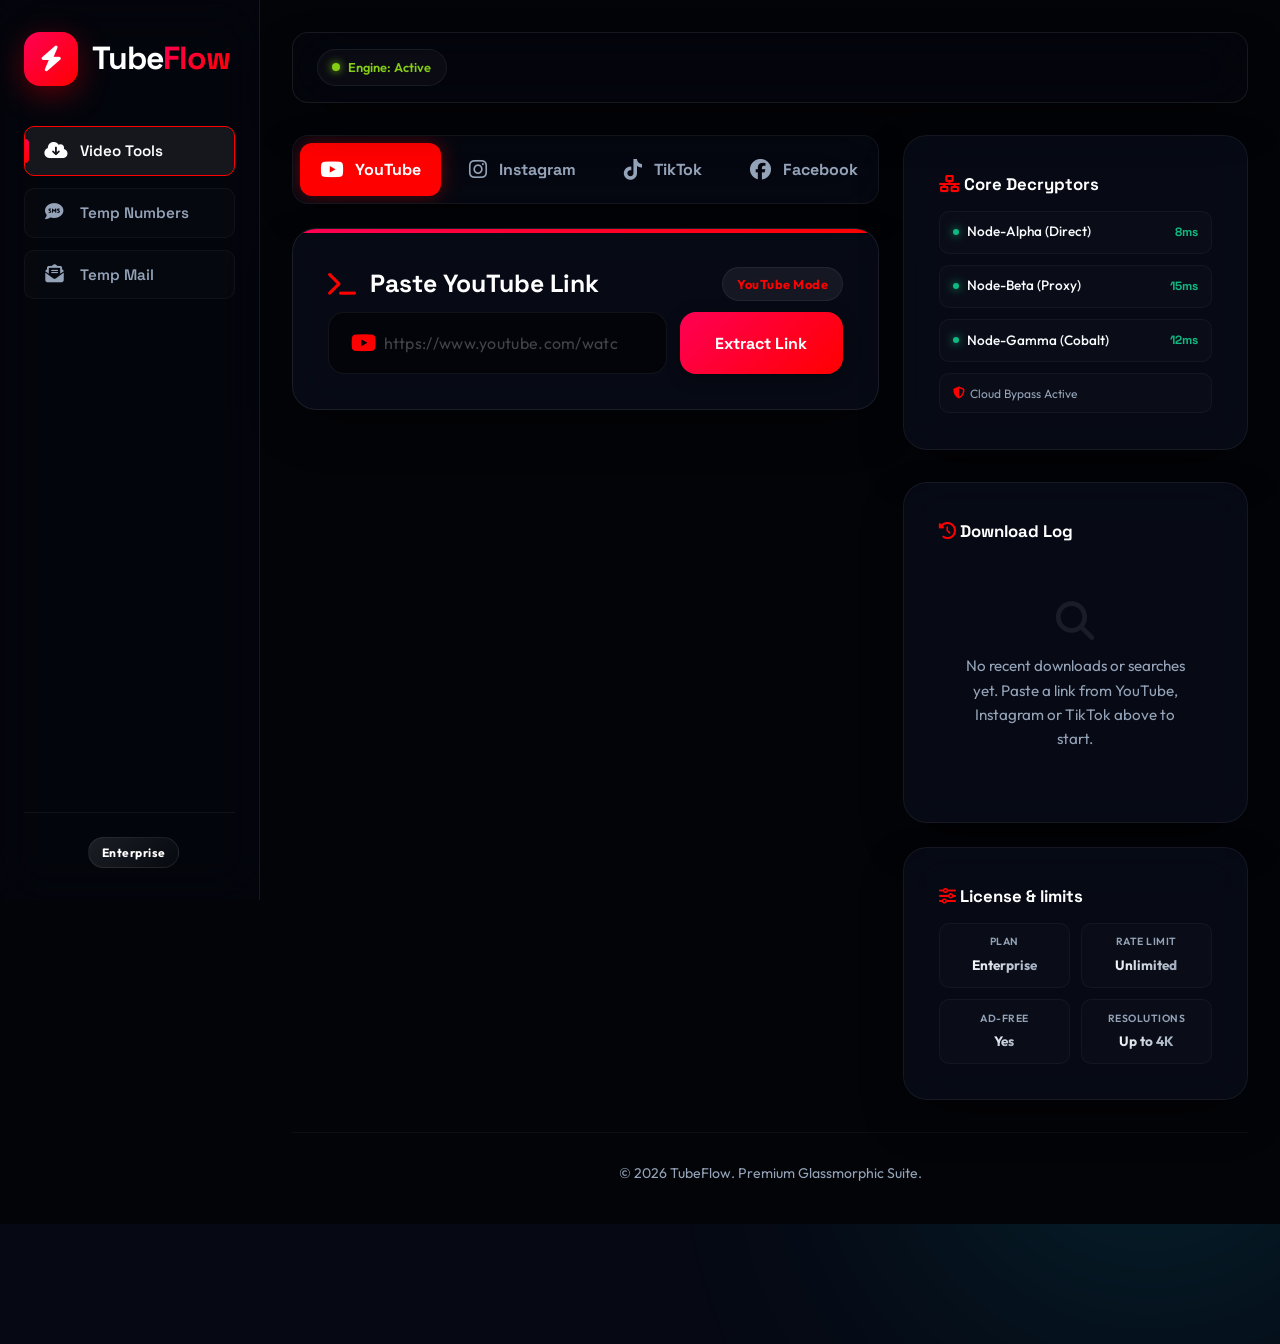
==== index.html @ 785fc2f4 "fix: change fallback and HTML default domains to wshu.net to prevent HTTP Error 422 domains registra" ====
<!DOCTYPE html>
<html lang="en">
<head>
    <meta charset="UTF-8">
    <meta name="viewport" content="width=device-width, initial-scale=1.0">
    <title>TubeFlow SaaS - Premium Multi-Platform Dashboard</title>
    <meta name="description" content="Download high-quality videos and audios instantly and receive virtual temporary phone numbers & emails online. TubeFlow premium glassmorphic suite.">
    
    <!-- PWA Settings -->
    <link rel="manifest" href="manifest.json">
    <meta name="theme-color" content="#060813">
    <meta name="apple-mobile-web-app-capable" content="yes">
    <meta name="apple-mobile-web-app-status-bar-style" content="black-translucent">
    <link rel="apple-touch-icon" href="static/icon-192.png">
    
    <!-- Google Fonts -->
    <link rel="preconnect" href="https://fonts.googleapis.com">
    <link rel="preconnect" href="https://fonts.gstatic.com" crossorigin>
    <link href="https://fonts.googleapis.com/css2?family=Outfit:wght@300;400;500;600;700;800;900&family=Space+Grotesk:wght@400;500;700&display=swap" rel="stylesheet">
    
    <!-- FontAwesome Icons -->
    <link rel="stylesheet" href="https://cdnjs.cloudflare.com/ajax/libs/font-awesome/6.4.0/css/all.min.css">
    
    <!-- Custom CSS -->
    <link rel="stylesheet" href="static/styles.css">
</head>
<body class="theme-youtube">
    <!-- Ambient moving glow blobs with dynamic theme colors -->
    <div class="glow-orb orb-1" id="orb-1"></div>
    <div class="glow-orb orb-2" id="orb-2"></div>
    <div class="glow-orb orb-3" id="orb-3"></div>

    <div class="app-shell">
        <!-- Left Sidebar Navigation -->
        <aside class="app-sidebar">
            <div class="logo-area">
                <div class="logo-icon">
                    <i class="fa-solid fa-bolt"></i>
                </div>
                <h1 id="logo-text">Tube<span>Flow</span></h1>
            </div>
            
            <nav class="sidebar-nav">
                <button class="nav-tab active" id="nav-btn-downloader" onclick="switchMainPanel('downloader', this)">
                    <i class="fa-solid fa-cloud-arrow-down"></i>
                    <span>Video Tools</span>
                </button>
                <button class="nav-tab" id="nav-btn-sms" onclick="switchMainPanel('sms', this)">
                    <i class="fa-solid fa-comment-sms"></i>
                    <span>Temp Numbers</span>
                </button>
                <button class="nav-tab" id="nav-btn-mail" onclick="switchMainPanel('mail', this)">
                    <i class="fa-solid fa-envelope-open-text"></i>
                    <span>Temp Mail</span>
                </button>
            </nav>
            
            <div class="sidebar-footer">
                <span class="badge-hq">Enterprise</span>
            </div>
        </aside>

        <!-- Right Main Content Section -->
        <main class="app-main-content">
            <!-- Top Navbar -->
            <header class="app-header">
                <div class="header-logo-mobile">
                    <button class="mobile-menu-btn" onclick="toggleMobileSidebar()" aria-label="Toggle Navigation Menu">
                        <i class="fa-solid fa-bars"></i>
                    </button>
                    <div class="logo-icon-sm"><i class="fa-solid fa-bolt"></i></div>
                    <span class="logo-text-mobile">Tube<span>Flow</span> <span class="badge-hq">SaaS</span></span>
                </div>
                
                <div class="header-actions">
                    <div class="status-indicator">
                        <span class="pulse-dot"></span>
                        <span class="status-label">Engine: Active</span>
                    </div>
                    <button id="install-app-btn" class="btn btn-install hidden">
                        <i class="fa-solid fa-cloud-arrow-down"></i>
                        <span>Install App</span>
                    </button>
                </div>
            </header>

            <div class="panel-container">
                <!-- Panel 1: Video Downloader -->
                <div id="panel-downloader" class="main-panel active">
                    <div class="dashboard-grid">
                        <div class="dashboard-main">
                            <!-- Platform Selector -->
                            <div class="platform-tabs glass-panel">
                                <button class="platform-tab active btn-yt" onclick="selectPlatform('youtube', this)">
                                    <i class="fa-brands fa-youtube icon-platform"></i>
                                    <span>YouTube</span>
                                </button>
                                <button class="platform-tab btn-ig" onclick="selectPlatform('instagram', this)">
                                    <i class="fa-brands fa-instagram icon-platform"></i>
                                    <span>Instagram</span>
                                </button>
                                <button class="platform-tab btn-tt" onclick="selectPlatform('tiktok', this)">
                                    <i class="fa-brands fa-tiktok icon-platform"></i>
                                    <span>TikTok</span>
                                </button>
                                <button class="platform-tab btn-fb" onclick="selectPlatform('facebook', this)">
                                    <i class="fa-brands fa-facebook icon-platform"></i>
                                    <span>Facebook</span>
                                </button>
                                <button class="platform-tab btn-uni" onclick="selectPlatform('universal', this)">
                                    <i class="fa-solid fa-globe icon-platform"></i>
                                    <span>Universal</span>
                                </button>
                            </div>

                            <!-- Input Console -->
                            <section class="card glass-card search-section" id="main-downloader-card">
                                <div class="card-accent-glow"></div>
                                <div class="header-card-row">
                                    <h2 class="section-title">
                                        <i class="fa-solid fa-terminal font-accent header-dynamic-icon"></i> 
                                        <span id="downloader-card-title">Paste YouTube Link</span>
                                    </h2>
                                    <span class="active-badge" id="active-platform-badge">YouTube Mode</span>
                                </div>
                                <p class="section-desc hidden" id="downloader-card-desc">Enter URL to extract media files.</p>
                                
                                <form id="fetch-form" onsubmit="event.preventDefault(); handleFetch();">
                                    <div class="input-group">
                                        <div class="input-wrapper">
                                            <i class="fa-brands fa-youtube input-icon" id="dynamic-input-icon"></i>
                                            <input 
                                                type="url" 
                                                id="youtube-url" 
                                                placeholder="Paste link here..." 
                                                required
                                                autocomplete="off"
                                            >
                                            <button type="button" id="clear-btn" class="clear-input-btn" title="Clear link">
                                                <i class="fa-solid fa-xmark"></i>
                                            </button>
                                        </div>
                                        <button type="submit" id="fetch-btn" class="btn btn-primary btn-dynamic-accent">
                                            <span class="btn-text">Extract Link</span>
                                            <span class="btn-loader hidden"><i class="fa-solid fa-circle-notch fa-spin"></i></span>
                                        </button>
                                    </div>
                                </form>

                                <!-- Feedback Message -->
                                <div id="status-message" class="status-msg hidden"></div>
                            </section>

                            <!-- Video Metadata & Format Download Panel -->
                            <section id="results-section" class="card glass-card results-section hidden">
                                <div class="video-details-grid">
                                    <!-- Left: Video Preview & Info -->
                                    <div class="video-preview-pane">
                                        <div class="thumbnail-wrapper">
                                            <div id="thumbnail-placeholder" class="thumb-placeholder">
                                                <i class="fa-solid fa-circle-notch fa-spin"></i>
                                            </div>
                                            <img id="video-thumbnail" referrerpolicy="no-referrer" src="" alt="Video Thumbnail">
                                            <span id="video-duration" class="badge-duration">0:00</span>
                                        </div>
                                        <div class="video-meta-text">
                                            <h3 id="video-title" class="video-title">Video Title</h3>
                                            <div class="meta-row">
                                                <span class="meta-item author-tag"><i class="fa-solid fa-circle-user"></i> <span id="video-author">Channel Name</span></span>
                                                <span class="meta-item"><i class="fa-solid fa-eye"></i> <span id="video-views">0 views</span></span>
                                            </div>
                                            <p id="video-desc" class="video-description hidden">Description snippet...</p>
                                        </div>
                                    </div>

                                    <!-- Right: Format Downloads -->
                                    <div class="download-formats-pane">
                                        <div class="tabs-container">
                                            <button class="tab-btn active" id="tab-video" onclick="switchTab('video')">
                                                <i class="fa-solid fa-video"></i> Video
                                            </button>
                                            <button class="tab-btn" id="tab-audio" onclick="switchTab('audio')">
                                                <i class="fa-solid fa-music"></i> Audio
                                            </button>
                                        </div>

                                        <!-- Tab Content: Video -->
                                        <div id="pane-video" class="tab-pane active">
                                            <p class="pane-help hidden"></p>
                                            <div id="video-formats-list" class="formats-list">
                                                <!-- Dynamic formats inject -->
                                            </div>
                                        </div>

                                        <!-- Tab Content: Audio -->
                                        <div id="pane-audio" class="tab-pane">
                                            <p class="pane-help hidden"></p>
                                            <div id="audio-formats-list" class="formats-list">
                                                <!-- Dynamic formats inject -->
                                            </div>
                                        </div>
                                    </div>
                                </div>
                            </section>

                            <!-- Download Progress Overlay -->
                            <section id="progress-section" class="card glass-card progress-section hidden">
                                <div class="progress-container">
                                    <div class="progress-header">
                                        <span class="progress-title"><i class="fa-solid fa-spinner fa-spin font-accent progress-spin-icon"></i> Processing</span>
                                        <span id="progress-filename" class="progress-filename">video-title.mp4</span>
                                    </div>
                                    <div class="progress-bar-wrapper">
                                        <div id="progress-bar-fill" class="progress-bar-fill" style="width: 0%"></div>
                                    </div>
                                    <div class="progress-meta">
                                        <span id="progress-percent" class="progress-percent">0%</span>
                                        <span id="progress-status" class="progress-status">Preparing background download task...</span>
                                    </div>
                                    <!-- Manual Click-to-Save Action Button -->
                                    <div id="progress-actions" class="progress-actions hidden">
                                        <a id="progress-download-btn" href="#" class="btn btn-success btn-dynamic-accent">
                                            <i class="fa-solid fa-circle-arrow-down"></i>
                                            <span>Save Video to Device</span>
                                        </a>
                                    </div>
                                </div>
                            </section>
                        </div>

                        <!-- Right Side: Sidebar Panel -->
                        <div class="dashboard-sidebar">
                            <!-- API Node Pool Panel -->
                            <section class="card glass-card node-pool-section">
                                <h3><i class="fa-solid fa-network-wired font-accent"></i> Core Decryptors</h3>
                                <div class="node-list">
                                    <div class="node-item">
                                        <div class="node-status">
                                            <span class="node-dot online"></span>
                                            <span class="node-name">Node-Alpha (Direct)</span>
                                        </div>
                                        <span class="node-ping">8ms</span>
                                    </div>
                                    <div class="node-item">
                                        <div class="node-status">
                                            <span class="node-dot online"></span>
                                            <span class="node-name">Node-Beta (Proxy)</span>
                                        </div>
                                        <span class="node-ping">15ms</span>
                                    </div>
                                    <div class="node-item">
                                        <div class="node-status">
                                            <span class="node-dot online"></span>
                                            <span class="node-name">Node-Gamma (Cobalt)</span>
                                        </div>
                                        <span class="node-ping">12ms</span>
                                    </div>
                                    <div class="node-item text-muted-small">
                                        <span class="node-bypass-txt"><i class="fa-solid fa-shield-halved"></i> Cloud Bypass Active</span>
                                    </div>
                                </div>
                            </section>

                            <!-- Recent Downloads / History Dashboard -->
                            <section class="card glass-card history-section">
                                <div class="history-title-row">
                                    <h3><i class="fa-solid fa-clock-rotate-left font-accent"></i> Download Log</h3>
                                    <button type="button" id="clear-history-btn" class="btn btn-secondary btn-sm hidden" onclick="clearHistory()">
                                        <i class="fa-solid fa-trash-can"></i> Clear
                                    </button>
                                </div>
                                <div id="history-container" class="history-list">
                                    <div class="history-empty">
                                        <i class="fa-solid fa-search history-empty-icon"></i>
                                        <p>History is empty.</p>
                                    </div>
                                </div>
                            </section>

                            <!-- SaaS Features Panel -->
                            <section class="card glass-card info-features-section">
                                <h3><i class="fa-solid fa-sliders font-accent"></i> License & limits</h3>
                                <div class="features-grid">
                                    <div class="feature-badge">
                                        <span class="f-title">Plan</span>
                                        <span class="f-val">Enterprise</span>
                                    </div>
                                    <div class="feature-badge">
                                        <span class="f-title">Rate Limit</span>
                                        <span class="f-val">Unlimited</span>
                                    </div>
                                    <div class="feature-badge">
                                        <span class="f-title">Ad-Free</span>
                                        <span class="f-val">Yes</span>
                                    </div>
                                    <div class="feature-badge">
                                        <span class="f-title">Resolutions</span>
                                        <span class="f-val">Up to 4K</span>
                                    </div>
                                </div>
                            </section>
                        </div>
                    </div>
                </div>

                <!-- Panel 2: Temp Numbers (SMS Receiver) -->
                <div id="panel-sms" class="main-panel">
                    <section class="card glass-card sms-section">
                        <div class="card-accent-glow"></div>
                        <div class="sms-layout">
                            <!-- Left Pane: Country and Number Selection -->
                            <div class="sms-selector-pane">
                                <h3 class="sms-pane-title"><i class="fa-solid fa-earth-americas"></i> Choose Country</h3>
                                <div class="sms-search-box">
                                    <i class="fa-solid fa-magnifying-glass"></i>
                                    <input type="text" id="sms-country-search" placeholder="Search country..." oninput="filterCountries()">
                                </div>
                                <div class="sms-country-list" id="sms-countries-container">
                                    <div class="sms-loading"><i class="fa-solid fa-circle-notch fa-spin"></i> Loading countries...</div>
                                </div>
                                
                                <div class="sms-number-box hidden" id="sms-numbers-box">
                                    <div class="sms-number-box-header">
                                        <button class="btn-back" onclick="showCountryList()"><i class="fa-solid fa-arrow-left"></i> Countries</button>
                                        <h3 class="sms-pane-title"><span id="active-country-flag"></span> <span id="active-country-name">Numbers</span></h3>
                                    </div>
                                    <div class="sms-number-list" id="sms-numbers-container"></div>
                                </div>
                            </div>
                            
                            <!-- Right Pane: Inbox Messages Feed -->
                            <div class="sms-inbox-pane">
                                <div class="sms-inbox-placeholder" id="sms-inbox-placeholder">
                                    <i class="fa-solid fa-comment-sms"></i>
                                    <h4>Virtual SMS Console</h4>
                                    <p>Select a country and number on the left to display its live verification inbox.</p>
                                </div>
                                
                                <div class="sms-inbox-content hidden" id="sms-inbox-content">
                                    <div class="sms-inbox-header">
                                        <div class="sms-number-info">
                                            <div class="sms-number-row">
                                                <h2 id="active-sms-number">+1 000 000 0000</h2>
                                                <button class="btn btn-secondary btn-sm btn-copy" onclick="copyActiveNumber()">
                                                    <i class="fa-solid fa-copy"></i> Copy
                                                </button>
                                            </div>
                                            <div class="sms-meta-badges">
                                                <span class="sms-badge sms-live-badge"><span class="pulse-dot"></span> Live Inbox</span>
                                                <span class="sms-badge sms-edu-badge"><i class="fa-solid fa-building-columns"></i> Educational Purpose Only</span>
                                            </div>
                                        </div>
                                        <button class="btn btn-primary btn-sm btn-refresh" id="sms-refresh-btn" onclick="refreshInbox()">
                                            <i class="fa-solid fa-rotate"></i> Refresh
                                        </button>
                                    </div>
                                    
                                    <div class="sms-messages-container" id="sms-messages-container"></div>
                                </div>
                            </div>
                        </div>
                    </section>
                </div>

                <!-- Panel 3: Temp Mail (Disposable Email Terminal) -->
                <div id="panel-mail" class="main-panel">
                    <section class="card glass-card mail-section">
                        <div class="card-accent-glow"></div>
                        <div class="mail-layout">
                            <!-- Left Pane: Mail Node Ingest & Account Manager -->
                            <div class="mail-selector-pane">
                                <div class="mail-pane-header">
                                    <h3 class="mail-pane-title"><i class="fa-solid fa-network-wired"></i> Mail Stream</h3>
                                    <div class="mail-polling-status">
                                        <span class="mail-polling-dot"></span>
                                        <span class="mail-polling-label">Active</span>
                                    </div>
                                </div>
                                
                                <!-- Active Email Address pill block -->
                                <div class="mail-active-pill" id="mail-active-pill-wrapper">
                                    <span id="active-email-address-text">Generating address...</span>
                                    <button class="btn btn-secondary btn-sm btn-copy" id="mail-copy-address-btn" onclick="copyActiveEmailAddress()">
                                        <i class="fa-solid fa-copy"></i>
                                    </button>
                                </div>
                                
                                <!-- Address Custom Generator Console -->
                                <div class="mail-generator-box">
                                    <div class="mail-input-row">
                                        <input type="text" id="mail-custom-prefix" placeholder="Prefix (optional)">
                                        <button type="button" class="btn btn-secondary btn-sm" onclick="randomizeEmailPrefix()" title="Randomize Prefix">
                                            <i class="fa-solid fa-shuffle"></i>
                                        </button>
                                    </div>
                                    <div class="mail-select-row">
                                        <select id="mail-domain-select">
                                            <option value="wshu.net">wshu.net</option>
                                        </select>
                                        <button type="button" class="btn btn-primary btn-sm" onclick="spawnNewEmailAddress()">
                                            <i class="fa-solid fa-plus"></i> Generate
                                        </button>
                                    </div>
                                    <div class="mail-history-header-row">
                                        <h4>Active Nodes</h4>
                                        <span id="mail-node-count-badge" class="mail-node-badge">1 Node</span>
                                    </div>
                                    <div class="mail-nodes-list" id="mail-nodes-list-container">
                                        <!-- Dynamically generated nodes -->
                                    </div>
                                </div>
                            </div>
                            
                            <!-- Middle/Right Pane: Email Inbox & Viewport -->
                            <div class="mail-inbox-pane">
                                <!-- Inbox message list column -->
                                <div class="mail-inbox-column">
                                    <div class="mail-inbox-header-row">
                                        <h3>Incoming Stream</h3>
                                        <div class="mail-header-buttons">
                                            <button class="btn btn-secondary btn-sm" onclick="openMockMailerDrawer()" title="Inject Simulator Packet">
                                                <i class="fa-solid fa-terminal"></i> Inject
                                            </button>
                                            <button class="btn btn-secondary btn-sm" onclick="refreshEmailInbox()" title="Force Sync">
                                                <i class="fa-solid fa-rotate"></i>
                                            </button>
                                        </div>
                                    </div>
                                    <div class="mail-inbox-list" id="mail-inbox-list-container">
                                        <div class="mail-empty-state">
                                            <i class="fa-solid fa-envelope-open-text"></i>
                                            <p>No messages received yet. Waiting for incoming verifications...</p>
                                        </div>
                                    </div>
                                </div>
                                
                                <!-- Mail content decryption viewer column -->
                                <div class="mail-viewer-column" id="mail-viewer-container">
                                    <div class="mail-viewer-placeholder" id="mail-viewer-placeholder">
                                        <i class="fa-solid fa-lock"></i>
                                        <h4>Decryption STANDBY</h4>
                                        <p>Select an incoming verification email from the stream to decrypt and read contents.</p>
                                    </div>
                                    
                                    <div class="mail-viewer-content hidden" id="mail-viewer-content">
                                        <!-- OTP banner widget -->
                                        <div class="mail-otp-banner hidden" id="mail-otp-banner">
                                            <div class="otp-banner-icon"><i class="fa-solid fa-key"></i></div>
                                            <div class="otp-banner-info">
                                                <h5>// OTP AUTO-EXTRACTED</h5>
                                                <p>Credentials parsed successfully.</p>
                                            </div>
                                            <div class="otp-code-box">
                                                <span id="mail-otp-code-value">000000</span>
                                                <button class="btn btn-primary btn-sm btn-otp-zap" id="mail-otp-copy-btn">
                                                    <i class="fa-solid fa-bolt"></i> COPY
                                                </button>
                                            </div>
                                        </div>
                                        
                                        <div class="mail-viewer-header">
                                            <h3 id="mail-msg-subject">Email Subject</h3>
                                            <span id="mail-msg-time" class="mail-time-badge">00:00:00</span>
                                        </div>
                                        
                                        <div class="mail-viewer-sender">
                                            <div class="mail-sender-avatar" id="mail-sender-avatar-letter">S</div>
                                            <div class="mail-viewer-sender-meta">
                                                <span class="name" id="mail-msg-sender-name">Sender Name</span>
                                                <span class="addr" id="mail-msg-sender-address">sender@domain.com</span>
                                            </div>
                                        </div>
                                        
                                        <div class="mail-viewer-tabs">
                                            <button class="mail-tab-btn active" id="mail-view-tab-rich" onclick="switchMailViewTab('rich')">HTML Render</button>
                                            <button class="mail-tab-btn" id="mail-view-tab-plain" onclick="switchMailViewTab('plain')">Plain Decrypt</button>
                                        </div>
                                        
                                        <div class="mail-viewer-body">
                                            <div class="mail-body-pane active" id="mail-body-pane-rich">
                                                <iframe id="mail-html-frame" sandbox="allow-same-origin allow-popups" title="HTML MIME Body"></iframe>
                                            </div>
                                            <div class="mail-body-pane" id="mail-body-pane-plain">
                                                <pre id="mail-text-plain-box"></pre>
                                            </div>
                                        </div>
                                    </div>
                                </div>
                            </div>
                        </div>
                    </section>
                </div>
            </div>

            <!-- Footer -->
            <footer class="app-footer">
                <p>&copy; 2026 TubeFlow. Premium Glassmorphic Suite.</p>
            </footer>
        </main>
    </div>

    <!-- SMTP MOCK MAIL INJECTOR DRAWER OVERLAY -->
    <div class="mail-drawer-overlay hidden" id="mail-drawer-overlay" onclick="closeMockMailerDrawer()"></div>
    <aside class="mail-drawer hidden" id="mail-drawer">
        <div class="drawer-header">
            <h3><i class="fa-solid fa-terminal font-accent"></i> Packet Simulator</h3>
            <button class="btn-close-drawer" onclick="closeMockMailerDrawer()"><i class="fa-solid fa-xmark"></i></button>
        </div>
        <div class="drawer-content">
            <p class="drawer-desc">Inject custom OTP emails into your active mailbox to verify and test the credentials extractor immediately.</p>
            
            <div class="preset-triggers">
                <label>Select Template</label>
                <div class="preset-buttons">
                    <button class="btn btn-secondary btn-sm" type="button" onclick="loadMockEmailPreset('google')">Google Auth</button>
                    <button class="btn btn-secondary btn-sm" type="button" onclick="loadMockEmailPreset('github')">GitHub Device</button>
                    <button class="btn btn-secondary btn-sm" type="button" onclick="loadMockEmailPreset('netflix')">Netflix OTP</button>
                </div>
            </div>
            
            <form id="mock-mailer-form" onsubmit="event.preventDefault(); injectMockMail();">
                <div class="form-group">
                    <label for="mock-mail-from">From (Source Address)</label>
                    <input type="email" id="mock-mail-from" required placeholder="security@accounts.google.com">
                </div>
                <div class="form-group">
                    <label for="mock-mail-sender-name">Transmitter Signature</label>
                    <input type="text" id="mock-mail-sender-name" placeholder="Google Accounts">
                </div>
                <div class="form-group">
                    <label for="mock-mail-to">To (Active Node)</label>
                    <input type="email" id="mock-mail-to" required readonly class="readonly-input">
                </div>
                <div class="form-group">
                    <label for="mock-mail-subject">Header Subject</label>
                    <input type="text" id="mock-mail-subject" required placeholder="128472 is your Google verification code">
                </div>
                <div class="form-group">
                    <label for="mock-mail-body">Packet Body</label>
                    <textarea id="mock-mail-body" required rows="6" placeholder="Body HTML content containing the code..."></textarea>
                </div>
                <button type="submit" class="btn btn-primary btn-block">Inject Packet to Logs</button>
            </form>
        </div>
    </aside>

    <!-- Hidden iframe for background downloading -->
    <iframe id="download-iframe" style="display: none;"></iframe>

    <!-- Custom JS -->
    <script src="static/app.js"></script>
</body>
</html>
---- static/styles.css ----
/* Space Grotesk and Outfit Typography */
@import url('https://fonts.googleapis.com/css2?family=Outfit:wght@300;400;500;600;700;800;900&family=Space+Grotesk:wght@400;500;700&display=swap');

/* Dynamic Theme Root Variables */
:root {
    --font-heading: 'Space Grotesk', sans-serif;
    --font-body: 'Outfit', sans-serif;
    
    --bg-base: #060813;
    --bg-surface: rgba(10, 15, 30, 0.6);
    --border-color: rgba(255, 255, 255, 0.06);
    --border-hover: rgba(255, 255, 255, 0.16);
    --text-main: #f8fafc;
    --text-muted: #94a3b8;
    
    --glass-blur: blur(25px);
    --card-shadow: 0 20px 50px -15px rgba(0, 0, 0, 0.7);
    --transition: all 0.5s cubic-bezier(0.4, 0, 0.2, 1);
    
    --radius-sm: 10px;
    --radius-md: 16px;
    --radius-lg: 24px;
}

/* 1. Theme-Shifting Definitions */
/* YouTube Theme Mode */
.theme-youtube {
    --primary-color: #ff0000;
    --primary-glow: rgba(255, 0, 0, 0.35);
    --accent-color: #00F2FE;
    --accent-glow: rgba(0, 242, 254, 0.25);
    --theme-gradient: linear-gradient(135deg, #ff0055, #ff0000);
}

/* Instagram Theme Mode */
.theme-instagram {
    --primary-color: #d62976;
    --primary-glow: rgba(214, 41, 118, 0.35);
    --accent-color: #f77737;
    --accent-glow: rgba(247, 119, 55, 0.25);
    --theme-gradient: linear-gradient(135deg, #8a3ab9, #e95950, #fccc63);
}

/* TikTok Theme Mode */
.theme-tiktok {
    --primary-color: #00f2fe;
    --primary-glow: rgba(0, 242, 254, 0.35);
    --accent-color: #fe2c55;
    --accent-glow: rgba(254, 44, 85, 0.25);
    --theme-gradient: linear-gradient(135deg, #00f2fe, #fe2c55);
}

/* Facebook Theme Mode */
.theme-facebook {
    --primary-color: #1877f2;
    --primary-glow: rgba(24, 119, 242, 0.35);
    --accent-color: #00e5ff;
    --accent-glow: rgba(0, 229, 255, 0.25);
    --theme-gradient: linear-gradient(135deg, #1877f2, #0056b3);
}

/* Universal Downloader Theme Mode */
.theme-universal {
    --primary-color: #f72585;
    --primary-glow: rgba(247, 37, 133, 0.35);
    --accent-color: #7209b7;
    --accent-glow: rgba(114, 9, 183, 0.25);
    --theme-gradient: linear-gradient(135deg, #f72585, #7209b7, #3f37c9, #4cc9f0);
}

/* SMS Theme Mode */
.theme-sms {
    --primary-color: #ff6b00;
    --primary-glow: rgba(255, 107, 0, 0.35);
    --accent-color: #c084fc;
    --accent-glow: rgba(192, 132, 252, 0.25);
    --theme-gradient: linear-gradient(135deg, #ff6b00, #a855f7);
}

/* Mail Theme Mode */
.theme-mail {
    --primary-color: #10b981;
    --primary-glow: rgba(16, 185, 129, 0.35);
    --accent-color: #06b6d4;
    --accent-glow: rgba(6, 182, 212, 0.25);
    --theme-gradient: linear-gradient(135deg, #10b981, #06b6d4);
}

/* Global Reset & Body */
* {
    margin: 0;
    padding: 0;
    box-sizing: border-box;
}

body {
    background-color: var(--bg-base);
    color: var(--text-main);
    font-family: var(--font-body);
    min-height: 100vh;
    display: flex;
    justify-content: center;
    overflow-x: hidden;
    position: relative;
    line-height: 1.6;
    transition: background-color 0.8s ease;
}

/* 2. Floating Ambient Glow Orbs (Dynamic Theme-Linked) */
.glow-orb {
    position: absolute;
    width: 500px;
    height: 500px;
    border-radius: 50%;
    filter: blur(140px);
    z-index: -1;
    opacity: 0.35;
    pointer-events: none;
    transition: var(--transition);
}

.orb-1 {
    top: -120px;
    left: -120px;
    background: radial-gradient(circle, var(--primary-color) 0%, transparent 70%);
    animation: orbMove1 25s infinite alternate ease-in-out;
}

.orb-2 {
    bottom: -120px;
    right: -120px;
    background: radial-gradient(circle, var(--accent-color) 0%, transparent 70%);
    animation: orbMove2 25s infinite alternate ease-in-out;
}

.orb-3 {
    top: 40%;
    left: 30%;
    width: 350px;
    height: 350px;
    background: radial-gradient(circle, var(--primary-color) 0%, transparent 75%);
    animation: orbMove3 30s infinite alternate ease-in-out;
    opacity: 0.2;
}

@keyframes orbMove1 {
    0% { transform: translate(0, 0) scale(1); }
    100% { transform: translate(200px, 150px) scale(1.3); }
}

@keyframes orbMove2 {
    0% { transform: translate(0, 0) scale(1.3); }
    100% { transform: translate(-200px, -150px) scale(0.8); }
}

@keyframes orbMove3 {
    0% { transform: translate(0, 0) scale(0.9); }
    100% { transform: translate(100px, -80px) scale(1.2); }
}

/* App Layout Container */
.app-container {
    width: 100%;
    max-width: 1000px;
    padding: 3rem 1.5rem;
    display: flex;
    flex-direction: column;
    gap: 2.2rem;
    position: relative;
    z-index: 10;
}

/* Header Area */
.app-header {
    text-align: center;
    margin-bottom: 0.5rem;
}

.logo-area {
    display: inline-flex;
    align-items: center;
    gap: 0.85rem;
    margin-bottom: 0.5rem;
}

.logo-icon {
    background: var(--theme-gradient);
    width: 54px;
    height: 54px;
    border-radius: var(--radius-md);
    display: flex;
    align-items: center;
    justify-content: center;
    font-size: 1.6rem;
    color: #fff;
    box-shadow: 0 8px 30px var(--primary-glow);
    animation: logoGlow 3s infinite alternate;
    transition: var(--transition);
}

@keyframes logoGlow {
    0% { transform: scale(1); box-shadow: 0 0 15px var(--primary-glow); }
    100% { transform: scale(1.05); box-shadow: 0 0 35px var(--accent-glow); }
}

#logo-text {
    font-family: var(--font-heading);
    font-size: 2.8rem;
    font-weight: 800;
    letter-spacing: -1.5px;
    color: #fff;
}

#logo-text span {
    background: var(--theme-gradient);
    -webkit-background-clip: text;
    -webkit-text-fill-color: transparent;
    transition: var(--transition);
}

.badge-hq {
    font-size: 0.75rem;
    font-weight: 900;
    letter-spacing: 2px;
    padding: 0.2rem 0.6rem;
    border-radius: 6px;
    background: rgba(255,255,255,0.06);
    border: 1px solid rgba(255,255,255,0.1);
    color: var(--text-muted);
    vertical-align: middle;
    margin-left: 0.5rem;
}

.tagline {
    font-size: 1.15rem;
    color: var(--text-muted);
    font-weight: 300;
    letter-spacing: 0.5px;
}

/* 3. Frosted Glass Platform Selector Tabs */
.platform-tabs {
    display: flex;
    overflow-x: auto;
    scrollbar-width: none; /* Firefox */
    -ms-overflow-style: none; /* IE 10+ */
    background: rgba(10, 15, 30, 0.4);
    border: 1px solid var(--border-color);
    border-radius: var(--radius-md);
    padding: 0.45rem;
    backdrop-filter: var(--glass-blur);
    -webkit-backdrop-filter: var(--glass-blur);
    box-shadow: 0 10px 30px rgba(0, 0, 0, 0.4);
    gap: 0.5rem;
}

.platform-tabs::-webkit-scrollbar {
    display: none; /* Safari and Chrome */
}

.platform-tab {
    background: transparent;
    border: none;
    font-family: var(--font-heading);
    font-weight: 700;
    font-size: 1rem;
    padding: 1rem 1.25rem;
    border-radius: 12px;
    cursor: pointer;
    display: flex;
    align-items: center;
    justify-content: center;
    gap: 0.75rem;
    color: var(--text-muted);
    transition: var(--transition);
    flex: 1 0 auto;
    min-width: max-content;
}

.icon-platform {
    font-size: 1.3rem;
}

/* Platform Tab Active & Hover states with dynamic brand-colors */
.platform-tab.btn-yt:hover { color: #ff0000; background: rgba(255, 0, 0, 0.05); }
.platform-tab.btn-yt.active { background: #ff0000; color: #fff; box-shadow: 0 0 20px rgba(255, 0, 0, 0.35); }

.platform-tab.btn-ig:hover { color: #d62976; background: rgba(214, 41, 118, 0.05); }
.platform-tab.btn-ig.active { background: linear-gradient(45deg, #f09433 0%, #e6683c 25%, #dc2743 50%, #cc2366 75%, #bc1888 100%); color: #fff; box-shadow: 0 0 25px rgba(214, 41, 118, 0.4); }

.platform-tab.btn-tt:hover { color: #00f2fe; background: rgba(0, 242, 254, 0.05); }
.platform-tab.btn-tt.active { background: #0c101b; color: #00f2fe; border: 1.5px solid #00f2fe; box-shadow: 0 0 20px rgba(0, 242, 254, 0.3); }

.platform-tab.btn-fb:hover { color: #1877f2; background: rgba(24, 119, 242, 0.05); }
.platform-tab.btn-fb.active { background: #1877f2; color: #fff; box-shadow: 0 0 20px rgba(24, 119, 242, 0.35); }

.platform-tab.btn-uni:hover { color: #f72585; background: rgba(247, 37, 133, 0.05); }
.platform-tab.btn-uni.active { background: linear-gradient(135deg, #f72585, #7209b7, #4cc9f0); color: #fff; box-shadow: 0 0 20px rgba(247, 37, 133, 0.35); }

.platform-tab.btn-sms:hover { color: #ff6b00; background: rgba(255, 107, 0, 0.05); }
.platform-tab.btn-sms.active { background: linear-gradient(135deg, #ff6b00, #a855f7); color: #fff; box-shadow: 0 0 20px rgba(255, 107, 0, 0.35); }

.platform-tab.active .icon-platform {
    animation: bounceIcon 0.5s ease-out;
}

@keyframes bounceIcon {
    0%, 100% { transform: scale(1); }
    50% { transform: scale(1.25); }
}

/* Glassmorphism Cards */
.card {
    background: var(--bg-surface);
    backdrop-filter: var(--glass-blur);
    -webkit-backdrop-filter: var(--glass-blur);
    border: 1px solid var(--border-color);
    border-radius: var(--radius-lg);
    padding: 2.2rem;
    box-shadow: var(--card-shadow);
    position: relative;
    overflow: hidden;
    transition: var(--transition);
}

.search-section {
    border-color: rgba(255, 255, 255, 0.08);
}

/* Card Accent Light-up Halo Border */
.card-accent-glow {
    position: absolute;
    top: 0;
    left: 0;
    width: 100%;
    height: 4px;
    background: var(--theme-gradient);
    transition: var(--transition);
}

.card:hover {
    border-color: rgba(255, 255, 255, 0.15);
    box-shadow: 0 25px 60px -10px rgba(0,0,0,0.8);
}

/* Card Header Section */
.header-card-row {
    display: flex;
    justify-content: space-between;
    align-items: center;
    margin-bottom: 0.5rem;
}

.section-title {
    font-family: var(--font-heading);
    font-size: 1.55rem;
    font-weight: 700;
    display: flex;
    align-items: center;
    gap: 0.85rem;
    color: #fff;
}

.font-accent {
    color: var(--primary-color);
    transition: var(--transition);
}

.active-badge {
    background: rgba(255,255,255,0.06);
    border: 1px solid var(--border-color);
    padding: 0.35rem 0.85rem;
    border-radius: 30px;
    font-size: 0.8rem;
    font-weight: 700;
    letter-spacing: 0.5px;
    color: var(--primary-color);
    transition: var(--transition);
    box-shadow: inset 0 0 8px rgba(255,255,255,0.02);
}

.section-desc {
    color: var(--text-muted);
    font-size: 0.98rem;
    margin-bottom: 1.8rem;
}

/* Custom Search & Input Group */
.input-group {
    display: flex;
    gap: 0.85rem;
    width: 100%;
}

.input-wrapper {
    position: relative;
    flex-grow: 1;
    display: flex;
    align-items: center;
}

.input-icon {
    position: absolute;
    left: 1.4rem;
    font-size: 1.4rem;
    color: var(--primary-color);
    pointer-events: none;
    transition: var(--transition);
}

#youtube-url {
    width: 100%;
    background: rgba(0, 0, 0, 0.45);
    border: 1.5px solid var(--border-color);
    border-radius: var(--radius-md);
    padding: 1.25rem 3rem 1.25rem 3.4rem;
    font-size: 1rem;
    color: #fff;
    font-family: var(--font-stack);
    transition: var(--transition);
    letter-spacing: 0.3px;
}

#youtube-url::placeholder {
    color: rgba(255, 255, 255, 0.25);
}

#youtube-url:focus {
    outline: none;
    border-color: var(--primary-color);
    box-shadow: 0 0 25px var(--primary-glow);
    background: rgba(0, 0, 0, 0.6);
}

.clear-input-btn {
    position: absolute;
    right: 1.4rem;
    background: transparent;
    border: none;
    color: var(--text-muted);
    cursor: pointer;
    font-size: 1.2rem;
    padding: 0.25rem;
    display: none;
    transition: var(--transition);
}

.clear-input-btn:hover {
    color: #fff;
    transform: scale(1.15);
}

/* Premium Dynamic Accent Buttons */
.btn {
    font-family: var(--font-heading);
    font-weight: 700;
    font-size: 1rem;
    padding: 1.1rem 2.2rem;
    border-radius: var(--radius-md);
    border: none;
    cursor: pointer;
    display: inline-flex;
    align-items: center;
    justify-content: center;
    gap: 0.65rem;
    transition: var(--transition);
    box-shadow: 0 4px 15px rgba(0,0,0,0.4);
}

.btn-primary {
    background: var(--theme-gradient);
    color: #fff;
}

.btn-primary:hover {
    transform: translateY(-3px);
    box-shadow: 0 10px 25px var(--primary-glow);
    filter: brightness(1.15);
}

.btn-primary:active {
    transform: translateY(1px);
}

.btn-secondary {
    background: rgba(255, 255, 255, 0.05);
    border: 1px solid var(--border-color);
    color: var(--text-main);
}

.btn-secondary:hover {
    background: rgba(255, 255, 255, 0.12);
    border-color: var(--border-hover);
    color: #fff;
}

.btn-sm {
    padding: 0.6rem 1.2rem;
    font-size: 0.85rem;
    border-radius: var(--radius-sm);
}

.btn-loader {
    font-size: 1.1rem;
}

.hidden {
    display: none !important;
}

/* Status Feedback Messaging */
.status-msg {
    margin-top: 1.2rem;
    padding: 1rem 1.4rem;
    border-radius: var(--radius-md);
    font-size: 0.95rem;
    font-weight: 500;
    display: flex;
    align-items: center;
    gap: 0.85rem;
    animation: slideIn 0.35s cubic-bezier(0.4, 0, 0.2, 1) forwards;
}

.status-msg.error {
    background: rgba(239, 68, 68, 0.12);
    border: 1px solid rgba(239, 68, 68, 0.25);
    color: #fca5a5;
}

.status-msg.success {
    background: rgba(16, 185, 129, 0.12);
    border: 1px solid rgba(16, 185, 129, 0.25);
    color: #a7f3d0;
}

.status-msg.loading {
    background: rgba(59, 130, 246, 0.12);
    border: 1px solid rgba(59, 130, 246, 0.25);
    color: #bfdbfe;
}

/* Results Section layout */
.results-section {
    animation: fadeInSlide 0.6s cubic-bezier(0.4, 0, 0.2, 1) forwards;
}

.video-details-grid {
    display: grid;
    grid-template-columns: 1fr 1.2fr;
    gap: 2.5rem;
}

/* Left Panel: Preview Metadata */
.video-preview-pane {
    display: flex;
    flex-direction: column;
    gap: 1.4rem;
}

.thumbnail-wrapper {
    position: relative;
    width: 100%;
    max-height: 280px;
    height: 280px;
    display: flex;
    align-items: center;
    justify-content: center;
    background: rgba(0, 0, 0, 0.45);
    border-radius: var(--radius-md);
    overflow: hidden;
    border: 1px solid var(--border-color);
    box-shadow: 0 15px 35px rgba(0,0,0,0.5);
}

.thumbnail-wrapper img {
    max-width: 100%;
    max-height: 100%;
    width: auto;
    height: auto;
    object-fit: contain;
    transition: var(--transition);
}

.thumbnail-wrapper:hover img {
    transform: scale(1.03);
}

.badge-duration {
    position: absolute;
    bottom: 0.85rem;
    right: 0.85rem;
    background: rgba(0, 0, 0, 0.8);
    backdrop-filter: blur(6px);
    border: 1px solid rgba(255, 255, 255, 0.15);
    color: #fff;
    font-size: 0.8rem;
    font-weight: 800;
    padding: 0.25rem 0.6rem;
    border-radius: 6px;
    letter-spacing: 0.5px;
}

.video-meta-text {
    display: flex;
    flex-direction: column;
    gap: 0.7rem;
}

.video-title {
    font-family: var(--font-heading);
    font-size: 1.35rem;
    font-weight: 700;
    color: #fff;
    line-height: 1.4;
    word-break: break-word;
}

.meta-row {
    display: flex;
    flex-wrap: wrap;
    gap: 1.2rem;
    font-size: 0.88rem;
    color: var(--text-muted);
}

.meta-item {
    display: flex;
    align-items: center;
    gap: 0.45rem;
}

.author-tag {
    color: var(--primary-color);
    font-weight: 600;
    transition: var(--transition);
}

.video-description {
    font-size: 0.88rem;
    color: var(--text-muted);
    background: rgba(0, 0, 0, 0.25);
    border-radius: var(--radius-sm);
    padding: 0.85rem 1.2rem;
    max-height: 95px;
    overflow-y: auto;
    border: 1px solid rgba(255, 255, 255, 0.03);
}

/* Right Panel: Format Option Lists */
.download-formats-pane {
    display: flex;
    flex-direction: column;
    gap: 1.4rem;
}

.tabs-container {
    display: flex;
    background: rgba(0, 0, 0, 0.35);
    border: 1px solid var(--border-color);
    border-radius: var(--radius-md);
    padding: 0.4rem;
    width: 100%;
}

.tab-btn {
    flex-grow: 1;
    background: transparent;
    border: none;
    color: var(--text-muted);
    font-family: var(--font-heading);
    font-weight: 700;
    font-size: 0.95rem;
    padding: 0.85rem 1.2rem;
    border-radius: 12px;
    cursor: pointer;
    display: flex;
    align-items: center;
    justify-content: center;
    gap: 0.6rem;
    transition: var(--transition);
}

.tab-btn.active {
    background: rgba(255, 255, 255, 0.07);
    color: #fff;
    box-shadow: 0 5px 15px rgba(0, 0, 0, 0.3);
    border: 1.5px solid rgba(255, 255, 255, 0.06);
}

.tab-pane {
    display: none;
    flex-direction: column;
    gap: 0.85rem;
    animation: fadeIn 0.4s ease-out forwards;
}

.tab-pane.active {
    display: flex;
}

.pane-help {
    font-size: 0.88rem;
    color: var(--text-muted);
    margin-bottom: 0.2rem;
}

.formats-list {
    display: flex;
    flex-direction: column;
    gap: 0.75rem;
    max-height: 310px;
    overflow-y: auto;
    padding-right: 0.25rem;
}

/* Scrollbar styles */
.formats-list::-webkit-scrollbar,
.video-description::-webkit-scrollbar {
    width: 6px;
}
.formats-list::-webkit-scrollbar-track,
.video-description::-webkit-scrollbar-track {
    background: transparent;
}
.formats-list::-webkit-scrollbar-thumb,
.video-description::-webkit-scrollbar-thumb {
    background: rgba(255, 255, 255, 0.08);
    border-radius: 10px;
}
.formats-list::-webkit-scrollbar-thumb:hover,
.video-description::-webkit-scrollbar-thumb:hover {
    background: rgba(255, 255, 255, 0.2);
}

.format-card {
    background: rgba(255, 255, 255, 0.02);
    border: 1px solid var(--border-color);
    border-radius: var(--radius-md);
    padding: 0.95rem 1.4rem;
    display: flex;
    align-items: center;
    justify-content: space-between;
    gap: 1rem;
    transition: var(--transition);
}

.format-card:hover {
    background: rgba(255, 255, 255, 0.05);
    border-color: rgba(255, 255, 255, 0.14);
    transform: translateX(5px);
}

.format-info-left {
    display: flex;
    align-items: center;
    gap: 1rem;
}

.format-badge {
    background: rgba(255, 255, 255, 0.07);
    border: 1px solid var(--border-color);
    color: #fff;
    padding: 0.35rem 0.75rem;
    border-radius: var(--radius-sm);
    font-size: 0.8rem;
    font-weight: 800;
    min-width: 65px;
    text-align: center;
    transition: var(--transition);
}

.format-badge.high-quality {
    background: rgba(16, 185, 129, 0.12);
    border-color: rgba(16, 185, 129, 0.25);
    color: #34d399;
}

.format-badge.no-audio {
    background: rgba(245, 158, 11, 0.08);
    border-color: rgba(245, 158, 11, 0.2);
    color: #fbbf24;
}

.format-meta-details {
    display: flex;
    flex-direction: column;
}

.format-label-title {
    font-weight: 600;
    font-size: 1rem;
    color: #fff;
}

.format-subtext {
    font-size: 0.83rem;
    color: var(--text-muted);
    margin-top: 0.15rem;
}

.btn-download {
    background: rgba(255, 255, 255, 0.04);
    border: 1px solid var(--border-color);
    color: #fff;
    width: 42px;
    height: 42px;
    border-radius: 50%;
    display: flex;
    align-items: center;
    justify-content: center;
    cursor: pointer;
    font-size: 1rem;
    transition: var(--transition);
}

.format-card:hover .btn-download {
    background: var(--theme-gradient);
    border-color: transparent;
    color: #fff;
    box-shadow: 0 0 15px var(--primary-glow);
    transform: scale(1.15);
}

/* 4. Sweeping Laser Progress Section */
.progress-section {
    animation: slideIn 0.35s cubic-bezier(0.4, 0, 0.2, 1) forwards;
}

.progress-container {
    display: flex;
    flex-direction: column;
    gap: 0.95rem;
}

.progress-header {
    display: flex;
    justify-content: space-between;
    align-items: center;
    gap: 1rem;
}

.progress-title {
    font-family: var(--font-heading);
    font-weight: 700;
    font-size: 1.15rem;
    color: #fff;
    display: flex;
    align-items: center;
    gap: 0.5rem;
}

.progress-filename {
    font-size: 0.88rem;
    color: var(--text-muted);
    max-width: 60%;
    white-space: nowrap;
    overflow: hidden;
    text-overflow: ellipsis;
    text-align: right;
}

.progress-bar-wrapper {
    width: 100%;
    height: 10px;
    background: rgba(0, 0, 0, 0.5);
    border-radius: var(--radius-sm);
    overflow: hidden;
    position: relative;
    border: 1px solid var(--border-color);
}

.progress-bar-fill {
    height: 100%;
    width: 0%;
    background: var(--theme-gradient);
    border-radius: var(--radius-sm);
    box-shadow: 0 0 10px var(--primary-glow);
    transition: width 0.25s ease-out;
}

/* Moving laser sweep gradient for merging/loading status */
.progress-bar-fill.pulsing-fill {
    background: linear-gradient(270deg, var(--primary-color), var(--accent-color), var(--primary-color));
    background-size: 200% 200%;
    animation: gradientShift 1.2s ease infinite;
}

@keyframes gradientShift {
    0% { background-position: 0% 50%; }
    50% { background-position: 100% 50%; }
    100% { background-position: 0% 50%; }
}

.progress-meta {
    display: flex;
    justify-content: space-between;
    font-size: 0.88rem;
    color: var(--text-muted);
}

.progress-percent {
    font-family: var(--font-heading);
    font-weight: 700;
    color: #fff;
}

/* History Dashboard Layout */
.history-section {
    margin-top: 0.5rem;
}

.history-title-row {
    display: flex;
    justify-content: space-between;
    align-items: center;
    margin-bottom: 1.4rem;
}

.history-title-row h2 {
    font-family: var(--font-heading);
    font-size: 1.3rem;
    font-weight: 700;
    color: #fff;
    display: flex;
    align-items: center;
    gap: 0.75rem;
}

.history-list {
    display: flex;
    flex-direction: column;
    gap: 0.8rem;
}

.history-card {
    background: rgba(255, 255, 255, 0.015);
    border: 1px solid rgba(255, 255, 255, 0.04);
    border-radius: var(--radius-md);
    padding: 0.85rem 1.2rem;
    display: flex;
    align-items: center;
    justify-content: space-between;
    gap: 1rem;
    cursor: pointer;
    transition: var(--transition);
}

.history-card:hover {
    background: rgba(255, 255, 255, 0.05);
    border-color: rgba(255, 255, 255, 0.12);
    transform: translateY(-2px);
}

.history-info-left {
    display: flex;
    align-items: center;
    gap: 1rem;
    overflow: hidden;
    flex-grow: 1;
}

.history-thumb {
    width: 72px;
    aspect-ratio: 16 / 9;
    border-radius: 8px;
    object-fit: cover;
    border: 1px solid var(--border-color);
}

.history-metadata {
    display: flex;
    flex-direction: column;
    overflow: hidden;
}

.history-video-title {
    font-weight: 600;
    font-size: 0.95rem;
    color: #fff;
    white-space: nowrap;
    overflow: hidden;
    text-overflow: ellipsis;
}

.history-video-author {
    font-size: 0.8rem;
    color: var(--text-muted);
    margin-top: 0.15rem;
}

.history-action-right {
    display: flex;
    align-items: center;
    gap: 0.6rem;
}

.btn-history-action {
    background: transparent;
    border: none;
    color: var(--text-muted);
    cursor: pointer;
    font-size: 1rem;
    width: 36px;
    height: 36px;
    border-radius: 50%;
    display: flex;
    align-items: center;
    justify-content: center;
    transition: var(--transition);
}

.btn-history-action:hover {
    background: rgba(255, 255, 255, 0.06);
    color: #fff;
}

.btn-history-action.delete-hist:hover {
    background: rgba(239, 68, 68, 0.12);
    color: #ef4444;
}

.history-empty {
    text-align: center;
    padding: 2.2rem 1.5rem;
    color: var(--text-muted);
}

.history-empty-icon {
    font-size: 2.4rem;
    margin-bottom: 0.85rem;
    color: rgba(255, 255, 255, 0.08);
}

.history-empty p {
    font-size: 0.95rem;
}

/* Footer styling */
.app-footer {
    text-align: center;
    margin-top: 2rem;
    padding-top: 1.8rem;
    border-top: 1px solid rgba(255, 255, 255, 0.04);
    color: var(--text-muted);
    font-size: 0.88rem;
}

.app-footer p {
    margin-bottom: 0.45rem;
}

.font-heart {
    color: #ef4444;
    animation: heartbeat 1.5s infinite;
}

.disclaimer {
    font-size: 0.78rem;
    opacity: 0.7;
}

@keyframes heartbeat {
    0%, 100% { transform: scale(1); }
    50% { transform: scale(1.2); }
}

/* Animations */
@keyframes fadeIn {
    from { opacity: 0; }
    to { opacity: 1; }
}

@keyframes slideIn {
    from { opacity: 0; transform: translateY(12px); }
    to { opacity: 1; transform: translateY(0); }
}

@keyframes fadeInSlide {
    from { opacity: 0; transform: translateY(24px); }
    to { opacity: 1; transform: translateY(0); }
}

/* 5. Comprehensive Responsiveness */
@media (max-width: 880px) {
    .video-details-grid {
        grid-template-columns: 1fr;
        gap: 2rem;
    }
    
    .video-preview-pane {
        align-items: center;
        text-align: center;
    }
    
    .thumbnail-wrapper {
        max-width: 520px;
    }
    
    .meta-row {
        justify-content: center;
    }
    
    .formats-list {
        max-height: 260px;
    }
}

@media (max-width: 620px) {
    .app-container {
        padding: 2rem 1rem;
    }
    
    .card {
        padding: 1.5rem 1.1rem;
    }
    
    .platform-tab {
        padding: 0.85rem 1rem;
        font-size: 0.9rem;
    }
    
    .platform-tab span {
        display: none; /* Hide labels on mobile to save width */
    }
    
    .platform-tab .icon-platform {
        font-size: 1.5rem;
        margin: 0;
    }
    
    .input-group {
        flex-direction: column;
        gap: 0.6rem;
    }
    
    .btn {
        width: 100%;
        padding: 1.2rem;
    }
    
    #logo-text {
        font-size: 2.2rem;
    }
    
    .formats-list {
        max-height: 230px;
    }
}

/* ==========================================================================
   6. PREMIUM SAAS DASHBOARD OVERRIDES
   ========================================================================== */

/* Overwrite App Container Max-Width for SaaS Grid */
.app-container {
    max-width: 1200px;
    padding: 7.5rem 1.5rem 2rem 1.5rem;
    gap: 1.5rem;
}

/* Premium Navigation Bar Header */
.app-header {
    display: flex;
    justify-content: space-between;
    align-items: center;
    text-align: left;
    margin-bottom: 2rem;
    padding: 1rem 1.5rem;
    background: rgba(6, 8, 19, 0.45);
    border: 1px solid rgba(255, 255, 255, 0.08);
    border-radius: var(--radius-md);
    backdrop-filter: var(--glass-blur);
    -webkit-backdrop-filter: var(--glass-blur);
    box-shadow: var(--card-shadow);
    width: 100%;
    z-index: 90;
    position: relative;
}

.logo-area {
    margin-bottom: 0;
}

#logo-text {
    font-size: 2rem;
    letter-spacing: -1px;
}

/* Header Action Controls */
.header-actions {
    display: flex;
    align-items: center;
    gap: 1rem;
}

.status-indicator {
    display: flex;
    align-items: center;
    gap: 0.5rem;
    background: rgba(255, 255, 255, 0.03);
    border: 1px solid rgba(255, 255, 255, 0.06);
    padding: 0.45rem 0.9rem;
    border-radius: 30px;
    font-size: 0.8rem;
    font-weight: 600;
    color: #84cc16;
}

.pulse-dot {
    width: 8px;
    height: 8px;
    border-radius: 50%;
    background-color: #84cc16;
    box-shadow: 0 0 8px #84cc16;
    animation: statusPulse 2s infinite ease-in-out;
}

@keyframes statusPulse {
    0% { transform: scale(0.9); opacity: 0.7; }
    50% { transform: scale(1.2); opacity: 1; box-shadow: 0 0 12px #84cc16; }
    100% { transform: scale(0.9); opacity: 0.7; }
}

.btn-install {
    background: linear-gradient(135deg, var(--primary-color), var(--accent-color));
    color: #fff;
    border: none;
    padding: 0.5rem 1.1rem;
    border-radius: var(--radius-sm);
    font-family: var(--font-heading);
    font-weight: 700;
    font-size: 0.85rem;
    display: flex;
    align-items: center;
    gap: 0.5rem;
    cursor: pointer;
    transition: var(--transition);
    box-shadow: 0 4px 15px var(--primary-glow);
}

.btn-install:hover {
    transform: translateY(-2px);
    box-shadow: 0 6px 20px var(--accent-glow);
}

.btn-install i {
    font-size: 0.95rem;
}

/* SaaS Grid Layout styling */
.dashboard-grid {
    display: grid;
    grid-template-columns: 1.7fr 1fr;
    gap: 1.5rem;
    align-items: start;
    width: 100%;
}

.dashboard-main {
    display: flex;
    flex-direction: column;
    gap: 1.5rem;
    min-width: 0;
}

.dashboard-sidebar {
    display: flex;
    flex-direction: column;
    gap: 1.5rem;
    min-width: 0;
}

/* Core Decryptors (Node Pool) styles */
.node-pool-section h3 {
    font-family: var(--font-heading);
    font-size: 1.05rem;
    font-weight: 700;
    color: #fff;
    margin-bottom: 0.5rem;
}

.node-list {
    display: flex;
    flex-direction: column;
    gap: 0.7rem;
    margin-top: 0.8rem;
}

.node-item {
    display: flex;
    justify-content: space-between;
    align-items: center;
    background: rgba(255, 255, 255, 0.015);
    border: 1px solid rgba(255, 255, 255, 0.04);
    padding: 0.6rem 0.8rem;
    border-radius: var(--radius-sm);
    font-size: 0.85rem;
    transition: var(--transition);
}

.node-item:hover {
    background: rgba(255, 255, 255, 0.035);
    border-color: rgba(255, 255, 255, 0.08);
}

.node-status {
    display: flex;
    align-items: center;
    gap: 0.5rem;
}

.node-dot {
    width: 6px;
    height: 6px;
    border-radius: 50%;
}

.node-dot.online {
    background: #10b981;
    box-shadow: 0 0 8px #10b981;
}

.node-name {
    font-weight: 500;
    color: var(--text-main);
}

.node-ping {
    font-family: var(--font-heading);
    font-size: 0.75rem;
    color: #10b981;
    font-weight: 700;
}

.node-bypass-txt {
    font-size: 0.75rem;
    color: var(--text-muted);
    display: inline-flex;
    align-items: center;
    gap: 0.3rem;
}

.node-bypass-txt i {
    color: var(--primary-color);
}

/* Compact History Card Overrides for Sidebar Layout */
.history-section h3 {
    font-family: var(--font-heading);
    font-size: 1.05rem;
    font-weight: 700;
    color: #fff;
}

.history-section .history-card {
    padding: 0.6rem 0.8rem;
    gap: 0.75rem;
    border-radius: var(--radius-sm);
}

.history-section .history-thumb {
    width: 56px;
    border-radius: 6px;
}

.history-section .history-video-title {
    font-size: 0.85rem;
}

.history-section .history-video-author {
    font-size: 0.75rem;
}

/* License and limits feature grid styling */
.info-features-section h3 {
    font-family: var(--font-heading);
    font-size: 1.05rem;
    font-weight: 700;
    color: #fff;
    margin-bottom: 0.5rem;
}

.features-grid {
    display: grid;
    grid-template-columns: repeat(2, 1fr);
    gap: 0.7rem;
    margin-top: 0.8rem;
}

.feature-badge {
    display: flex;
    flex-direction: column;
    align-items: center;
    justify-content: center;
    background: rgba(255, 255, 255, 0.015);
    border: 1px solid rgba(255, 255, 255, 0.04);
    padding: 0.65rem;
    border-radius: var(--radius-sm);
    text-align: center;
    transition: var(--transition);
}

.feature-badge:hover {
    background: rgba(255, 255, 255, 0.035);
    border-color: rgba(255, 255, 255, 0.08);
}

.feature-badge .f-title {
    font-size: 0.65rem;
    text-transform: uppercase;
    color: var(--text-muted);
    letter-spacing: 0.5px;
    font-weight: 600;
}

.feature-badge .f-val {
    font-size: 0.85rem;
    font-weight: 700;
    color: #fff;
    margin-top: 0.25rem;
    background: linear-gradient(135deg, #fff, var(--text-muted));
    -webkit-background-clip: text;
    -webkit-text-fill-color: transparent;
}

/* Utility Hidden & Helper Removal overrides */
.hidden {
    display: none !important;
}

#downloader-card-desc,
.disclaimer,
.pane-help,
.tagline {
    display: none !important;
}

/* Responsive Grid Adapters */
@media (max-width: 900px) {
    .dashboard-grid {
        grid-template-columns: 1fr;
        gap: 1.5rem;
    }
    
    .app-header {
        flex-direction: column;
        gap: 1rem;
        align-items: center;
        text-align: center;
        position: fixed;
        top: 1rem;
        width: calc(100% - 2rem);
    }
    
    .header-actions {
        width: 100%;
        justify-content: space-between;
    }

    .app-container {
        padding-top: 11.5rem;
    }
}

@media (max-width: 620px) {
    .app-container {
        padding: 11.5rem 0.8rem 1.5rem 0.8rem;
    }
    
    .app-header {
        padding: 1rem;
    }
    
    #logo-text {
        font-size: 1.8rem;
    }
}

/* Thumbnail Placeholders & Glowing Gradient Fallbacks */
.thumb-placeholder {
    width: 100%;
    height: 100%;
    display: flex;
    align-items: center;
    justify-content: center;
    background: rgba(255, 255, 255, 0.02);
    border-radius: var(--radius-md);
    transition: var(--transition);
}

.placeholder-logo {
    font-size: 4.5rem;
    filter: drop-shadow(0 0 15px currentColor);
    opacity: 0.85;
    animation: pulseLogo 3s infinite alternate ease-in-out;
}

@keyframes pulseLogo {
    0% { transform: scale(1); opacity: 0.7; }
    100% { transform: scale(1.08); opacity: 0.95; }
}

.placeholder-youtube {
    background: radial-gradient(circle at center, rgba(255, 0, 0, 0.25) 0%, rgba(6, 8, 19, 0.9) 100%);
    color: #ff0000;
    border: 1px solid rgba(255, 0, 0, 0.15);
}

.placeholder-instagram {
    background: radial-gradient(circle at center, rgba(214, 41, 118, 0.25) 0%, rgba(6, 8, 19, 0.9) 100%);
    color: #e1306c;
    border: 1px solid rgba(214, 41, 118, 0.15);
}

.placeholder-tiktok {
    background: radial-gradient(circle at center, rgba(0, 242, 254, 0.15) 0%, rgba(254, 44, 85, 0.15) 50%, rgba(6, 8, 19, 0.9) 100%);
    color: #00f2fe;
    border: 1px solid rgba(0, 242, 254, 0.15);
}

.placeholder-facebook {
    background: radial-gradient(circle at center, rgba(24, 119, 242, 0.25) 0%, rgba(6, 8, 19, 0.9) 100%);
    color: #1877f2;
    border: 1px solid rgba(24, 119, 242, 0.15);
}

.placeholder-universal {
    background: radial-gradient(circle at center, rgba(247, 37, 133, 0.2) 0%, rgba(114, 9, 183, 0.2) 100%);
    color: #f72585;
    border: 1px solid rgba(247, 37, 133, 0.15);
}

/* Premium Success Buttons and Progress Actions */
.btn-success {
    background: linear-gradient(135deg, #10b981, #059669);
    color: #fff !important;
    box-shadow: 0 4px 15px rgba(16, 185, 129, 0.35);
}
.btn-success:hover {
    transform: translateY(-3px);
    box-shadow: 0 10px 25px rgba(16, 185, 129, 0.45);
    filter: brightness(1.15);
}
.btn-success:active {
    transform: translateY(1px);
}
.progress-actions {
    margin-top: 1.25rem;
    display: flex;
    justify-content: center;
    width: 100%;
    animation: slideIn 0.35s cubic-bezier(0.4, 0, 0.2, 1) forwards;
}
.progress-actions .btn {
    width: 100%;
    text-align: center;
    text-decoration: none;
    display: flex;
    align-items: center;
    justify-content: center;
    gap: 0.65rem;
}

/* SMS Receiver Dashboard Layout styles */
.sms-layout {
    display: grid;
    grid-template-columns: 1fr 1.8fr;
    gap: 1.8rem;
    min-height: 480px;
}

/* Left Pane: Countries & Numbers selection */
.sms-selector-pane {
    background: rgba(0, 0, 0, 0.2);
    border-radius: var(--radius-md);
    border: 1px solid var(--border-color);
    padding: 1.25rem;
    display: flex;
    flex-direction: column;
    gap: 1rem;
    height: 520px;
    overflow: hidden;
}

.sms-pane-title {
    font-family: var(--font-heading);
    font-size: 1.15rem;
    font-weight: 700;
    color: #fff;
    display: flex;
    align-items: center;
    gap: 0.5rem;
}

.sms-search-box {
    position: relative;
    display: flex;
    align-items: center;
}

.sms-search-box i {
    position: absolute;
    left: 0.95rem;
    color: var(--text-muted);
    font-size: 0.9rem;
}

.sms-search-box input {
    width: 100%;
    background: rgba(0, 0, 0, 0.4);
    border: 1px solid var(--border-color);
    border-radius: var(--radius-sm);
    padding: 0.65rem 0.95rem 0.65rem 2.2rem;
    font-size: 0.9rem;
    color: #fff;
    transition: var(--transition);
}

.sms-search-box input:focus {
    outline: none;
    border-color: var(--primary-color);
    box-shadow: 0 0 12px var(--primary-glow);
}

.sms-country-list, .sms-number-list {
    flex-grow: 1;
    overflow-y: auto;
    display: flex;
    flex-direction: column;
    gap: 0.5rem;
    padding-right: 0.25rem;
}

.sms-country-list::-webkit-scrollbar, .sms-number-list::-webkit-scrollbar, .sms-messages-container::-webkit-scrollbar {
    width: 4px;
}
.sms-country-list::-webkit-scrollbar-track, .sms-number-list::-webkit-scrollbar-track, .sms-messages-container::-webkit-scrollbar-track {
    background: transparent;
}
.sms-country-list::-webkit-scrollbar-thumb, .sms-number-list::-webkit-scrollbar-thumb, .sms-messages-container::-webkit-scrollbar-thumb {
    background: rgba(255, 255, 255, 0.05);
    border-radius: 4px;
}

.sms-country-item {
    background: rgba(255, 255, 255, 0.02);
    border: 1px solid var(--border-color);
    border-radius: var(--radius-sm);
    padding: 0.75rem 0.95rem;
    display: flex;
    align-items: center;
    justify-content: space-between;
    cursor: pointer;
    transition: var(--transition);
}

.sms-country-item:hover {
    background: rgba(255, 255, 255, 0.05);
    border-color: rgba(255, 255, 255, 0.12);
    transform: translateX(4px);
}

.sms-c-info {
    display: flex;
    align-items: center;
    gap: 0.75rem;
}

.sms-c-flag {
    font-size: 1.4rem;
}

.sms-c-name {
    font-weight: 500;
    font-size: 0.95rem;
    color: var(--text-main);
}

.sms-c-count {
    background: rgba(255, 255, 255, 0.05);
    border: 1px solid var(--border-color);
    padding: 0.2rem 0.5rem;
    border-radius: 20px;
    font-size: 0.75rem;
    font-weight: 700;
    color: var(--text-muted);
}

.sms-loading {
    display: flex;
    align-items: center;
    justify-content: center;
    gap: 0.5rem;
    padding: 2rem;
    color: var(--text-muted);
    font-size: 0.9rem;
}

/* Numbers viewport */
.sms-number-box {
    display: flex;
    flex-direction: column;
    gap: 1rem;
    height: 100%;
}

.sms-number-box-header {
    display: flex;
    align-items: center;
    gap: 0.75rem;
    border-bottom: 1px solid var(--border-color);
    padding-bottom: 0.75rem;
}

.btn-back {
    background: transparent;
    border: none;
    color: var(--primary-color);
    font-family: var(--font-heading);
    font-weight: 700;
    font-size: 0.85rem;
    cursor: pointer;
    display: flex;
    align-items: center;
    gap: 0.35rem;
    transition: var(--transition);
}

.btn-back:hover {
    transform: translateX(-3px);
    color: #fff;
}

.sms-number-item {
    background: rgba(255, 255, 255, 0.02);
    border: 1px solid var(--border-color);
    border-radius: var(--radius-sm);
    padding: 0.85rem 1rem;
    display: flex;
    flex-direction: column;
    gap: 0.35rem;
    cursor: pointer;
    transition: var(--transition);
}

.sms-number-item:hover, .sms-number-item.active {
    background: rgba(255, 255, 255, 0.05);
    border-color: var(--primary-color);
    box-shadow: 0 0 10px rgba(255, 107, 0, 0.15);
}

.sms-number-item.active {
    background: rgba(255, 107, 0, 0.05);
}

.sms-n-num {
    font-family: monospace;
    font-weight: 700;
    font-size: 0.95rem;
    color: #fff;
}

.sms-n-count {
    font-size: 0.75rem;
    color: var(--text-muted);
}

/* Right Pane: Inbox Viewport */
.sms-inbox-pane {
    background: rgba(0, 0, 0, 0.15);
    border-radius: var(--radius-md);
    border: 1px solid var(--border-color);
    padding: 1.5rem;
    display: flex;
    flex-direction: column;
    justify-content: center;
    height: 520px;
    overflow: hidden;
}

.sms-inbox-placeholder {
    text-align: center;
    display: flex;
    flex-direction: column;
    align-items: center;
    justify-content: center;
    gap: 0.85rem;
    color: var(--text-muted);
}

.sms-inbox-placeholder i {
    font-size: 3rem;
    color: rgba(255, 255, 255, 0.08);
}

.sms-inbox-placeholder h4 {
    font-family: var(--font-heading);
    font-size: 1.25rem;
    font-weight: 700;
    color: #fff;
}

.sms-inbox-placeholder p {
    font-size: 0.9rem;
    max-width: 280px;
    line-height: 1.5;
}

.sms-inbox-content {
    display: flex;
    flex-direction: column;
    height: 100%;
    width: 100%;
    gap: 1.25rem;
}

.sms-inbox-header {
    display: flex;
    justify-content: space-between;
    align-items: center;
    border-bottom: 1px solid var(--border-color);
    padding-bottom: 1rem;
    flex-wrap: wrap;
    gap: 1rem;
}

.sms-number-info {
    display: flex;
    flex-direction: column;
    gap: 0.45rem;
    flex-grow: 1;
}

.sms-number-row {
    display: flex;
    align-items: center;
    gap: 0.75rem;
}

.sms-number-row h2 {
    font-family: var(--font-heading);
    font-size: 1.45rem;
    font-weight: 800;
    color: #fff;
    letter-spacing: -0.5px;
}

.sms-meta-badges {
    display: flex;
    gap: 0.55rem;
    flex-wrap: wrap;
}

.sms-badge {
    font-size: 0.7rem;
    font-weight: 700;
    padding: 0.2rem 0.55rem;
    border-radius: 4px;
    display: inline-flex;
    align-items: center;
    gap: 0.3rem;
}

.sms-live-badge {
    background: rgba(16, 185, 129, 0.1);
    color: #34d399;
    border: 1px solid rgba(16, 185, 129, 0.2);
}

.sms-badge.sms-edu-badge {
    background: rgba(192, 132, 252, 0.1);
    color: #c084fc;
    border: 1px solid rgba(192, 132, 252, 0.2);
}

.btn-copy {
    padding: 0.35rem 0.75rem !important;
    font-size: 0.75rem !important;
    border-radius: 6px !important;
    background: rgba(255, 255, 255, 0.05) !important;
    border: 1px solid var(--border-color) !important;
    color: var(--text-main) !important;
}

.btn-copy:hover {
    background: rgba(255, 255, 255, 0.12) !important;
    border-color: var(--border-hover) !important;
}

.btn-refresh {
    padding: 0.55rem 1.1rem !important;
    font-size: 0.85rem !important;
    border-radius: var(--radius-sm) !important;
    background: var(--theme-gradient) !important;
}

.sms-messages-container {
    flex-grow: 1;
    overflow-y: auto;
    display: flex;
    flex-direction: column;
    gap: 0.75rem;
    padding-right: 0.25rem;
}

.sms-bubble {
    background: rgba(255, 255, 255, 0.02);
    border: 1px solid var(--border-color);
    border-radius: var(--radius-md);
    padding: 1rem 1.25rem;
    transition: var(--transition);
    display: flex;
    flex-direction: column;
    gap: 0.5rem;
}

.sms-bubble:hover {
    background: rgba(255, 255, 255, 0.04);
    border-color: rgba(255, 255, 255, 0.1);
}

.sms-msg-meta {
    display: flex;
    justify-content: space-between;
    align-items: center;
    border-bottom: 1px solid rgba(255, 255, 255, 0.04);
    padding-bottom: 0.4rem;
}

.sms-msg-sender {
    font-family: var(--font-heading);
    font-weight: 700;
    color: var(--primary-color);
    font-size: 0.9rem;
}

.sms-msg-time {
    font-size: 0.75rem;
    color: var(--text-muted);
}

.sms-msg-body {
    font-size: 0.9rem;
    color: var(--text-main);
    line-height: 1.45;
    word-break: break-word;
}

/* Responsive query for mobile SMS Layout */
@media (max-width: 768px) {
    .platform-tabs {
        grid-template-columns: repeat(3, 1fr) !important;
    }
    .sms-layout {
        grid-template-columns: 1fr !important;
        height: auto !important;
        min-height: unset !important;
    }
    .sms-selector-pane, .sms-inbox-pane {
        height: 400px !important;
    }
}

/* ==========================================================================
   7. SIDEBAR LAYOUT & NAVIGATION CONSOLE
   ========================================================================== */
.app-shell {
    display: flex;
    width: 100%;
    min-height: 100vh;
    background: #030408;
    position: relative;
}

.app-sidebar {
    width: 260px;
    background: rgba(6, 8, 19, 0.45);
    border-right: 1px solid rgba(255, 255, 255, 0.08);
    backdrop-filter: blur(25px);
    -webkit-backdrop-filter: blur(25px);
    display: flex;
    flex-direction: column;
    padding: 2rem 1.5rem;
    position: fixed;
    top: 0;
    left: 0;
    bottom: 0;
    z-index: 100;
    transition: all 0.3s cubic-bezier(0.4, 0, 0.2, 1);
}

.app-main-content {
    flex: 1;
    margin-left: 260px;
    padding: 2rem;
    display: flex;
    flex-direction: column;
    min-height: 100vh;
    min-width: 0;
}

.panel-container {
    flex-grow: 1;
    width: 100%;
    display: flex;
    flex-direction: column;
    gap: 1.5rem;
}

.main-panel {
    display: none;
    width: 100%;
    animation: fadeIn 0.4s ease;
}

.main-panel.active {
    display: block;
}

.sidebar-nav {
    display: flex;
    flex-direction: column;
    gap: 0.75rem;
    margin-top: 2.5rem;
    flex-grow: 1;
}

.nav-tab {
    display: flex;
    align-items: center;
    gap: 1rem;
    background: rgba(255, 255, 255, 0.015);
    border: 1px solid rgba(255, 255, 255, 0.04);
    border-radius: var(--radius-sm);
    padding: 0.9rem 1.2rem;
    color: var(--text-muted);
    font-family: var(--font-heading);
    font-weight: 600;
    font-size: 0.95rem;
    cursor: pointer;
    text-align: left;
    transition: all 0.3s cubic-bezier(0.4, 0, 0.2, 1);
    position: relative;
    width: 100%;
}

.nav-tab i {
    font-size: 1.15rem;
    width: 20px;
    text-align: center;
    transition: transform 0.3s ease;
}

.nav-tab:hover {
    color: #fff;
    background: rgba(255, 255, 255, 0.05);
    border-color: rgba(255, 255, 255, 0.12);
    transform: translateX(4px);
}

.nav-tab:hover i {
    transform: scale(1.15);
}

.nav-tab.active {
    color: #fff;
    background: rgba(255, 255, 255, 0.07);
    border-color: var(--primary-color);
    box-shadow: 0 0 15px rgba(255, 255, 255, 0.02);
}

.nav-tab.active::before {
    content: '';
    position: absolute;
    left: 0;
    top: 25%;
    bottom: 25%;
    width: 4px;
    background: var(--theme-gradient);
    border-radius: 0 4px 4px 0;
}

.sidebar-footer {
    padding-top: 1.5rem;
    border-top: 1px solid rgba(255, 255, 255, 0.05);
    display: flex;
    justify-content: center;
}

.badge-hq {
    background: linear-gradient(135deg, rgba(255, 255, 255, 0.1), rgba(255, 255, 255, 0.02));
    border: 1px solid rgba(255, 255, 255, 0.08);
    color: #fff;
    padding: 0.3rem 0.8rem;
    border-radius: 20px;
    font-size: 0.75rem;
    font-weight: 700;
    letter-spacing: 0.5px;
}

/* Header mobile styling adjust */
.mobile-menu-btn {
    background: transparent;
    border: none;
    color: #fff;
    font-size: 1.25rem;
    cursor: pointer;
    display: none;
    align-items: center;
    justify-content: center;
    margin-right: 0.5rem;
    padding: 0.25rem;
}

.header-logo-mobile {
    display: none;
    align-items: center;
    gap: 0.75rem;
}

.logo-icon-sm {
    width: 32px;
    height: 32px;
    border-radius: 8px;
    background: var(--theme-gradient);
    display: flex;
    align-items: center;
    justify-content: center;
    font-size: 1rem;
    color: #fff;
    box-shadow: 0 0 10px var(--primary-glow);
}

.logo-text-mobile {
    font-family: var(--font-heading);
    font-weight: 800;
    font-size: 1.25rem;
    color: #fff;
}

.logo-text-mobile span {
    background: var(--theme-gradient);
    -webkit-background-clip: text;
    -webkit-text-fill-color: transparent;
}

/* ==========================================================================
   8. TEMP MAIL (DISPOSABLE EMAIL TERMINAL)
   ========================================================================== */
.mail-layout {
    display: grid;
    grid-template-columns: 320px 1fr;
    gap: 1.5rem;
    min-height: 580px;
    align-items: stretch;
}

.mail-selector-pane {
    background: rgba(0, 0, 0, 0.25);
    border: 1px solid var(--border-color);
    padding: 1.5rem;
    display: flex;
    flex-direction: column;
    gap: 1.25rem;
    border-radius: var(--radius-md);
    height: 580px;
    overflow-y: auto;
}

.mail-pane-header {
    display: flex;
    justify-content: space-between;
    align-items: center;
}

.mail-pane-title {
    font-family: var(--font-heading);
    font-size: 1.15rem;
    font-weight: 700;
    color: #fff;
    display: flex;
    align-items: center;
    gap: 0.5rem;
}

.mail-polling-status {
    display: flex;
    align-items: center;
    gap: 0.4rem;
    background: rgba(16, 185, 129, 0.08);
    border: 1px solid rgba(16, 185, 129, 0.2);
    padding: 0.25rem 0.6rem;
    border-radius: 20px;
    font-size: 0.75rem;
    font-weight: 600;
    color: #34d399;
}

.mail-polling-dot {
    width: 6px;
    height: 6px;
    border-radius: 50%;
    background-color: #10b981;
    box-shadow: 0 0 6px #10b981;
    animation: mailPulse 2s infinite ease-in-out;
}

@keyframes mailPulse {
    0% { transform: scale(0.9); opacity: 0.7; }
    50% { transform: scale(1.2); opacity: 1; box-shadow: 0 0 10px #10b981; }
    100% { transform: scale(0.9); opacity: 0.7; }
}

.mail-active-pill {
    background: rgba(255, 255, 255, 0.03);
    border: 1px solid rgba(255, 255, 255, 0.08);
    padding: 0.75rem 1rem;
    border-radius: var(--radius-sm);
    display: flex;
    justify-content: space-between;
    align-items: center;
    gap: 0.5rem;
    font-weight: 500;
    font-size: 0.85rem;
    color: #34d399;
    word-break: break-all;
}

.mail-generator-box {
    display: flex;
    flex-direction: column;
    gap: 0.85rem;
    background: rgba(0, 0, 0, 0.25);
    padding: 1rem;
    border-radius: var(--radius-sm);
    border: 1px solid var(--border-color);
}

.mail-input-row, .mail-select-row {
    display: flex;
    gap: 0.5rem;
    width: 100%;
}

.mail-input-row input {
    flex-grow: 1;
    background: rgba(0, 0, 0, 0.35);
    border: 1px solid var(--border-color);
    border-radius: var(--radius-sm);
    padding: 0.5rem 0.75rem;
    font-size: 0.85rem;
    color: #fff;
    outline: none;
    transition: var(--transition);
}

.mail-input-row input:focus, .mail-select-row select:focus {
    border-color: var(--primary-color);
    box-shadow: 0 0 10px var(--primary-glow);
}

.mail-select-row select {
    flex-grow: 1;
    background: rgba(0, 0, 0, 0.35);
    border: 1px solid var(--border-color);
    border-radius: var(--radius-sm);
    padding: 0.5rem 0.75rem;
    font-size: 0.85rem;
    color: #fff;
    outline: none;
    cursor: pointer;
}

.mail-history-header-row {
    display: flex;
    justify-content: space-between;
    align-items: center;
    margin-top: 0.5rem;
    border-top: 1px solid rgba(255, 255, 255, 0.05);
    padding-top: 0.75rem;
}

.mail-history-header-row h4 {
    font-size: 0.85rem;
    font-weight: 600;
    color: var(--text-muted);
}

.mail-node-badge {
    background: rgba(255, 255, 255, 0.05);
    padding: 0.15rem 0.45rem;
    border-radius: 12px;
    font-size: 0.72rem;
    font-weight: 700;
    color: var(--text-muted);
}

.mail-nodes-list {
    display: flex;
    flex-direction: column;
    gap: 0.45rem;
    max-height: 180px;
    overflow-y: auto;
    padding-right: 0.25rem;
}

.mail-node-item {
    display: flex;
    justify-content: space-between;
    align-items: center;
    background: rgba(255, 255, 255, 0.015);
    border: 1px solid rgba(255, 255, 255, 0.04);
    padding: 0.45rem 0.75rem;
    border-radius: 6px;
    font-size: 0.8rem;
    cursor: pointer;
    transition: var(--transition);
}

.mail-node-item:hover, .mail-node-item.active {
    background: rgba(16, 185, 129, 0.05);
    border-color: rgba(16, 185, 129, 0.25);
    color: #34d399;
}

.mail-node-item span {
    white-space: nowrap;
    overflow: hidden;
    text-overflow: ellipsis;
    max-width: 80%;
}

.mail-node-item button {
    background: transparent;
    border: none;
    color: var(--text-muted);
    cursor: pointer;
    font-size: 0.85rem;
    transition: var(--transition);
}

.mail-node-item button:hover {
    color: #ef4444;
}

.mail-inbox-pane {
    display: grid;
    grid-template-columns: 280px 1fr;
    gap: 1.5rem;
    background: rgba(0, 0, 0, 0.15);
    border-radius: var(--radius-md);
    border: 1px solid var(--border-color);
    padding: 1.5rem;
    height: 580px;
    overflow: hidden;
}

.mail-inbox-column {
    display: flex;
    flex-direction: column;
    gap: 1rem;
    border-right: 1px solid var(--border-color);
    padding-right: 1.25rem;
    height: 100%;
    overflow: hidden;
}

.mail-inbox-header-row {
    display: flex;
    justify-content: space-between;
    align-items: center;
}

.mail-inbox-header-row h3 {
    font-family: var(--font-heading);
    font-size: 1.1rem;
    font-weight: 700;
    color: #fff;
}

.mail-header-buttons {
    display: flex;
    gap: 0.4rem;
}

.mail-inbox-list {
    flex-grow: 1;
    overflow-y: auto;
    display: flex;
    flex-direction: column;
    gap: 0.6rem;
    padding-right: 0.25rem;
}

.mail-empty-state {
    display: flex;
    flex-direction: column;
    align-items: center;
    justify-content: center;
    gap: 0.75rem;
    color: var(--text-muted);
    text-align: center;
    padding: 3rem 1rem;
    height: 100%;
}

.mail-empty-state i {
    font-size: 2.2rem;
    color: rgba(255, 255, 255, 0.05);
}

.mail-empty-state p {
    font-size: 0.82rem;
    line-height: 1.4;
}

.mail-card {
    background: rgba(255, 255, 255, 0.015);
    border: 1px solid var(--border-color);
    border-radius: var(--radius-sm);
    padding: 0.75rem 1rem;
    display: flex;
    flex-direction: column;
    gap: 0.35rem;
    cursor: pointer;
    transition: var(--transition);
}

.mail-card:hover, .mail-card.active {
    background: rgba(255, 255, 255, 0.04);
    border-color: rgba(16, 185, 129, 0.3);
}

.mail-card.active {
    background: rgba(16, 185, 129, 0.04);
}

.mail-card-header {
    display: flex;
    justify-content: space-between;
    align-items: center;
    font-size: 0.75rem;
    color: var(--text-muted);
}

.mail-card-sender {
    font-weight: 700;
    color: #34d399;
    white-space: nowrap;
    overflow: hidden;
    text-overflow: ellipsis;
    max-width: 65%;
}

.mail-card-subject {
    font-size: 0.85rem;
    font-weight: 600;
    color: #fff;
    white-space: nowrap;
    overflow: hidden;
    text-overflow: ellipsis;
}

.mail-card-snippet {
    font-size: 0.78rem;
    color: var(--text-muted);
    white-space: nowrap;
    overflow: hidden;
    text-overflow: ellipsis;
}

.mail-viewer-column {
    display: flex;
    flex-direction: column;
    height: 100%;
    overflow: hidden;
}

.mail-viewer-placeholder {
    display: flex;
    flex-direction: column;
    align-items: center;
    justify-content: center;
    gap: 0.85rem;
    color: var(--text-muted);
    text-align: center;
    height: 100%;
}

.mail-viewer-placeholder i {
    font-size: 2.8rem;
    color: rgba(255, 255, 255, 0.05);
}

.mail-viewer-placeholder h4 {
    font-family: var(--font-heading);
    font-size: 1.1rem;
    color: #fff;
}

.mail-viewer-placeholder p {
    font-size: 0.85rem;
    max-width: 250px;
}

.mail-viewer-content {
    display: flex;
    flex-direction: column;
    height: 100%;
    gap: 1rem;
    animation: fadeIn 0.3s ease;
}

.mail-otp-banner {
    background: linear-gradient(90deg, rgba(16, 185, 129, 0.15), rgba(6, 182, 212, 0.05));
    border: 1px solid rgba(16, 185, 129, 0.3);
    border-radius: var(--radius-sm);
    padding: 0.75rem 1rem;
    display: flex;
    align-items: center;
    justify-content: space-between;
    gap: 1rem;
}

.otp-banner-icon {
    font-size: 1.5rem;
    color: #34d399;
}

.otp-banner-info h5 {
    font-family: monospace;
    font-size: 0.8rem;
    color: #34d399;
    letter-spacing: 1px;
}

.otp-banner-info p {
    font-size: 0.78rem;
    color: var(--text-muted);
}

.otp-code-box {
    display: flex;
    align-items: center;
    gap: 0.65rem;
    background: rgba(0, 0, 0, 0.4);
    padding: 0.35rem 0.65rem 0.35rem 0.95rem;
    border-radius: 8px;
    border: 1px solid rgba(255, 255, 255, 0.08);
}

.otp-code-box span {
    font-family: monospace;
    font-weight: 800;
    font-size: 1.25rem;
    letter-spacing: 2px;
    color: #fff;
}

.btn-otp-zap {
    padding: 0.25rem 0.6rem !important;
    font-size: 0.75rem !important;
    border-radius: 4px !important;
    background: linear-gradient(135deg, #10b981, #06b6d4) !important;
    font-weight: 700 !important;
    cursor: pointer;
    border: none;
    color: #fff;
}

.mail-viewer-header {
    display: flex;
    justify-content: space-between;
    align-items: flex-start;
    border-bottom: 1px solid var(--border-color);
    padding-bottom: 0.75rem;
    gap: 1rem;
}

.mail-viewer-header h3 {
    font-family: var(--font-heading);
    font-size: 1.2rem;
    font-weight: 700;
    color: #fff;
    line-height: 1.4;
}

.mail-time-badge {
    background: rgba(255, 255, 255, 0.05);
    padding: 0.2rem 0.5rem;
    border-radius: 4px;
    font-size: 0.75rem;
    color: var(--text-muted);
    white-space: nowrap;
}

.mail-viewer-sender {
    display: flex;
    align-items: center;
    gap: 0.75rem;
}

.mail-sender-avatar {
    width: 38px;
    height: 38px;
    border-radius: 50%;
    background: var(--theme-gradient);
    display: flex;
    align-items: center;
    justify-content: center;
    font-weight: 700;
    font-family: var(--font-heading);
    color: #fff;
    box-shadow: 0 0 10px var(--primary-glow);
}

.mail-viewer-sender-meta {
    display: flex;
    flex-direction: column;
}

.mail-viewer-sender-meta .name {
    font-weight: 600;
    font-size: 0.9rem;
    color: #fff;
}

.mail-viewer-sender-meta .addr {
    font-size: 0.75rem;
    color: var(--text-muted);
}

.mail-viewer-tabs {
    display: flex;
    gap: 0.5rem;
    border-bottom: 1px solid rgba(255, 255, 255, 0.04);
}

.mail-tab-btn {
    background: transparent;
    border: none;
    border-bottom: 2px solid transparent;
    padding: 0.45rem 0.75rem;
    color: var(--text-muted);
    font-weight: 600;
    font-size: 0.8rem;
    cursor: pointer;
    transition: var(--transition);
}

.mail-tab-btn.active {
    color: #34d399;
    border-bottom-color: #10b981;
}

.mail-viewer-body {
    flex-grow: 1;
    position: relative;
    background: rgba(0, 0, 0, 0.25);
    border: 1px solid var(--border-color);
    border-radius: var(--radius-sm);
    overflow: hidden;
    min-height: 250px;
    height: 300px;
}

.mail-body-pane {
    display: none;
    width: 100%;
    height: 100%;
    overflow: auto;
    padding: 1rem;
}

.mail-body-pane.active {
    display: block;
}

#mail-html-frame {
    width: 100%;
    height: 100%;
    border: none;
    background: #fff;
    border-radius: 4px;
}

#mail-text-plain-box {
    white-space: pre-wrap;
    word-break: break-all;
    font-family: monospace;
    font-size: 0.85rem;
    color: #e2e8f0;
}

/* Mail Injector Drawer Overlay & Sidebar */
.mail-drawer-overlay {
    position: fixed;
    top: 0;
    left: 0;
    right: 0;
    bottom: 0;
    background: rgba(0, 0, 0, 0.6);
    backdrop-filter: blur(5px);
    z-index: 1000;
    animation: fadeIn 0.3s ease;
}

.mail-drawer {
    position: fixed;
    top: 0;
    right: 0;
    bottom: 0;
    width: 360px;
    background: rgba(10, 15, 30, 0.85);
    border-left: 1px solid rgba(255, 255, 255, 0.08);
    backdrop-filter: blur(25px);
    -webkit-backdrop-filter: blur(25px);
    z-index: 1001;
    display: flex;
    flex-direction: column;
    padding: 1.5rem;
    box-shadow: -10px 0 30px rgba(0, 0, 0, 0.5);
    transition: transform 0.35s cubic-bezier(0.4, 0, 0.2, 1);
    transform: translateX(0);
}

.mail-drawer.hidden {
    transform: translateX(100%);
    display: none !important;
}

.drawer-header {
    display: flex;
    justify-content: space-between;
    align-items: center;
    border-bottom: 1px solid rgba(255, 255, 255, 0.08);
    padding-bottom: 0.75rem;
    margin-bottom: 1rem;
}

.drawer-header h3 {
    font-family: var(--font-heading);
    font-size: 1.15rem;
    color: #fff;
}

.btn-close-drawer {
    background: transparent;
    border: none;
    color: var(--text-muted);
    font-size: 1.25rem;
    cursor: pointer;
    transition: var(--transition);
}

.btn-close-drawer:hover {
    color: #ef4444;
}

.drawer-desc {
    font-size: 0.8rem;
    color: var(--text-muted);
    line-height: 1.45;
    margin-bottom: 1.25rem;
}

.preset-triggers {
    display: flex;
    flex-direction: column;
    gap: 0.45rem;
    margin-bottom: 1.25rem;
}

.preset-triggers label {
    font-size: 0.75rem;
    font-weight: 600;
    color: var(--text-muted);
    text-transform: uppercase;
}

.preset-buttons {
    display: flex;
    gap: 0.4rem;
}

.form-group {
    display: flex;
    flex-direction: column;
    gap: 0.45rem;
    margin-bottom: 1rem;
}

.form-group label {
    font-size: 0.8rem;
    font-weight: 600;
    color: #fff;
}

.form-group input, .form-group textarea {
    background: rgba(0, 0, 0, 0.4);
    border: 1px solid var(--border-color);
    border-radius: var(--radius-sm);
    padding: 0.55rem 0.8rem;
    font-size: 0.85rem;
    color: #fff;
    outline: none;
}

.form-group input:focus, .form-group textarea:focus {
    border-color: var(--primary-color);
}

.readonly-input {
    background: rgba(255, 255, 255, 0.02) !important;
    border-color: rgba(255, 255, 255, 0.03) !important;
    color: var(--text-muted) !important;
}

.btn-block {
    width: 100%;
    padding: 0.75rem;
    font-size: 0.85rem;
}

/* ==========================================================================
   9. RESPONSIVE SIDEBAR ADAPTERS
   ========================================================================== */
@media (max-width: 900px) {
    .app-sidebar {
        transform: translateX(-100%);
        box-shadow: none;
    }
    
    .app-sidebar.open {
        transform: translateX(0);
        box-shadow: 10px 0 30px rgba(0, 0, 0, 0.5);
    }
    
    .app-main-content {
        margin-left: 0;
        padding: 1.5rem 1rem;
    }
    
    .header-logo-mobile {
        display: flex;
    }
    
    .mobile-menu-btn {
        display: flex;
    }
    
    .app-header {
        position: relative;
        margin-bottom: 1.5rem;
    }
}

@media (max-width: 990px) {
    .mail-layout {
        grid-template-columns: 1fr;
    }
    .mail-selector-pane {
        height: auto;
    }
    .mail-inbox-pane {
        grid-template-columns: 1fr;
        height: auto;
    }
    .mail-inbox-column {
        border-right: none;
        padding-right: 0;
        height: 300px;
    }
    .mail-viewer-column {
        height: 400px;
        border-top: 1px solid var(--border-color);
        padding-top: 1.25rem;
    }
}
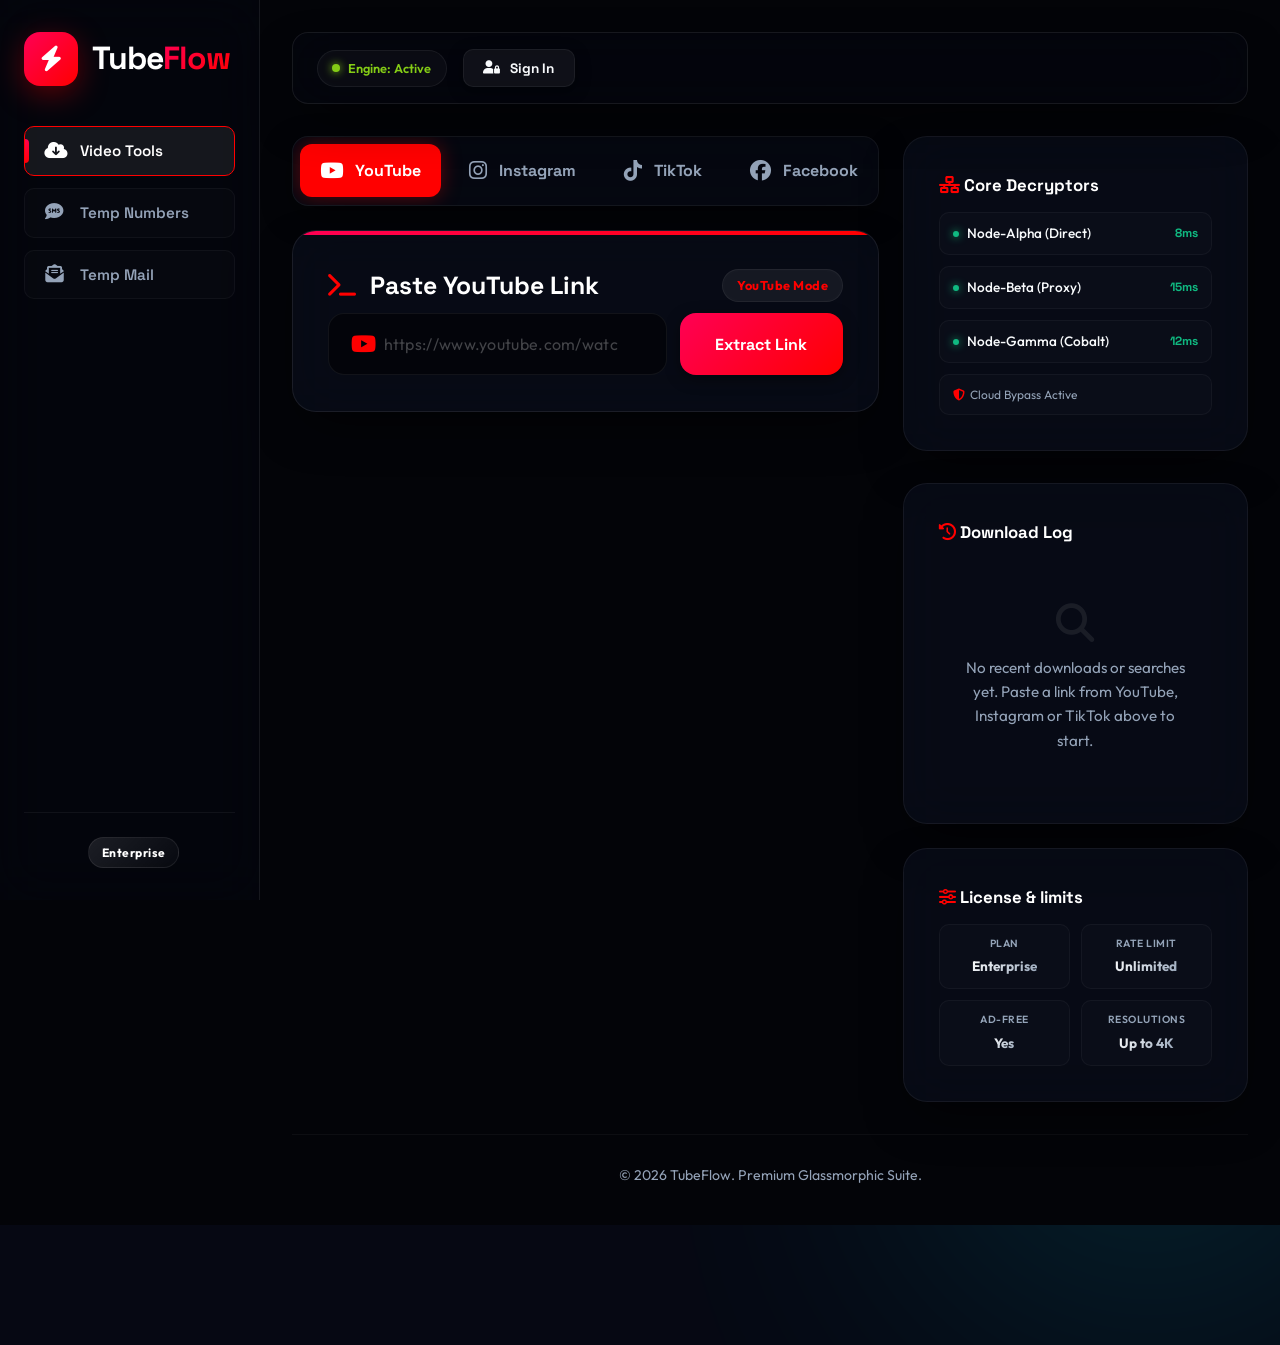
==== commit 50399779: "Feat: integrate Firebase Authentication (Google/Email) and Realtime Database log synchronization" ====
--- a/index.html
+++ b/index.html
@@ -21,6 +21,11 @@
     <!-- FontAwesome Icons -->
     <link rel="stylesheet" href="https://cdnjs.cloudflare.com/ajax/libs/font-awesome/6.4.0/css/all.min.css">
     
+    <!-- Firebase Compat SDKs -->
+    <script src="https://www.gstatic.com/firebasejs/10.8.0/firebase-app-compat.js"></script>
+    <script src="https://www.gstatic.com/firebasejs/10.8.0/firebase-auth-compat.js"></script>
+    <script src="https://www.gstatic.com/firebasejs/10.8.0/firebase-database-compat.js"></script>
+    
     <!-- Custom CSS -->
     <link rel="stylesheet" href="static/styles.css">
 </head>
@@ -81,6 +86,22 @@
                         <i class="fa-solid fa-cloud-arrow-down"></i>
                         <span>Install App</span>
                     </button>
+                    <!-- Firebase User Profile / Login Panel -->
+                    <div class="user-auth-widget" id="user-auth-widget">
+                        <button id="auth-trigger-btn" class="btn btn-secondary btn-sm auth-btn" onclick="openAuthModal()">
+                            <i class="fa-solid fa-user-lock"></i>
+                            <span>Sign In</span>
+                        </button>
+                        <div id="user-profile-menu" class="user-profile-menu hidden">
+                            <div class="user-info">
+                                <img id="user-avatar" class="user-avatar" src="" alt="Profile">
+                                <span id="user-name" class="user-name">User</span>
+                            </div>
+                            <button class="btn-logout" onclick="logoutUser()" title="Sign Out">
+                                <i class="fa-solid fa-right-from-bracket"></i>
+                            </button>
+                        </div>
+                    </div>
                 </div>
             </header>
 
@@ -163,6 +184,10 @@
                                             <img id="video-thumbnail" referrerpolicy="no-referrer" src="" alt="Video Thumbnail">
                                             <span id="video-duration" class="badge-duration">0:00</span>
                                         </div>
+                                        <!-- Download Thumbnail Button -->
+                                        <button id="download-thumbnail-btn" class="btn btn-secondary btn-sm download-thumb-btn hidden" onclick="downloadThumbnail()">
+                                            <i class="fa-solid fa-download"></i> Download Thumbnail
+                                        </button>
                                         <div class="video-meta-text">
                                             <h3 id="video-title" class="video-title">Video Title</h3>
                                             <div class="meta-row">
@@ -395,7 +420,10 @@
                                     </div>
                                     <div class="mail-select-row">
                                         <select id="mail-domain-select">
-                                            <option value="wshu.net">wshu.net</option>
+                                            <option value="maildrop.cc">maildrop.cc</option>
+                                            <option value="1secmail.com">1secmail.com</option>
+                                            <option value="1secmail.org">1secmail.org</option>
+                                            <option value="1secmail.net">1secmail.net</option>
                                         </select>
                                         <button type="button" class="btn btn-primary btn-sm" onclick="spawnNewEmailAddress()">
                                             <i class="fa-solid fa-plus"></i> Generate
@@ -471,18 +499,14 @@
                                             </div>
                                         </div>
                                         
-                                        <div class="mail-viewer-tabs">
-                                            <button class="mail-tab-btn active" id="mail-view-tab-rich" onclick="switchMailViewTab('rich')">HTML Render</button>
-                                            <button class="mail-tab-btn" id="mail-view-tab-plain" onclick="switchMailViewTab('plain')">Plain Decrypt</button>
-                                        </div>
-                                        
-                                        <div class="mail-viewer-body">
-                                            <div class="mail-body-pane active" id="mail-body-pane-rich">
-                                                <iframe id="mail-html-frame" sandbox="allow-same-origin allow-popups" title="HTML MIME Body"></iframe>
-                                            </div>
-                                            <div class="mail-body-pane" id="mail-body-pane-plain">
-                                                <pre id="mail-text-plain-box"></pre>
-                                            </div>
+                                        <!-- Open in New Tab action card (no inline viewer) -->
+                                        <div class="mail-open-newtab-card" onclick="openEmailInNewTab()" style="margin-top:1rem; padding: 1rem 1.25rem; background: rgba(16,185,129,0.08); border: 1px solid rgba(16,185,129,0.3); border-radius: 8px; cursor: pointer; display: flex; align-items: center; gap: 12px; transition: background 0.2s;">
+                                            <i class="fa-solid fa-up-right-from-square" style="color: #10b981; font-size: 1.2rem;"></i>
+                                            <div>
+                                                <div style="font-weight: 600; color: #10b981; font-size: 0.9rem;">Open Full Email</div>
+                                                <div style="font-size: 0.78rem; color: var(--text-muted); margin-top: 2px;">Click to view in new tab &mdash; full HTML rendering</div>
+                                            </div>
+                                            <i class="fa-solid fa-chevron-right" style="margin-left: auto; color: #10b981; opacity: 0.7;"></i>
                                         </div>
                                     </div>
                                 </div>
@@ -547,6 +571,64 @@
     <!-- Hidden iframe for background downloading -->
     <iframe id="download-iframe" style="display: none;"></iframe>
 
+    <!-- Firebase Authentication Modal -->
+    <div id="auth-modal" class="auth-modal hidden">
+        <div class="auth-modal-overlay" onclick="closeAuthModal()"></div>
+        <div class="auth-modal-content card glass-card">
+            <button class="auth-modal-close" onclick="closeAuthModal()">&times;</button>
+            
+            <div class="auth-modal-header">
+                <h2>Access Portal</h2>
+                <p>Sign in to sync your search and download history</p>
+            </div>
+            
+            <div class="auth-tabs">
+                <button class="auth-tab active" id="tab-login-btn" onclick="switchAuthTab('login')">Sign In</button>
+                <button class="auth-tab" id="tab-register-btn" onclick="switchAuthTab('register')">Register</button>
+            </div>
+            
+            <!-- Login Form -->
+            <form id="login-form" class="auth-form" onsubmit="event.preventDefault(); handleEmailLogin();">
+                <div class="auth-form-group">
+                    <label for="login-email">Email Address</label>
+                    <input type="email" id="login-email" required placeholder="name@example.com">
+                </div>
+                <div class="auth-form-group">
+                    <label for="login-password">Password</label>
+                    <input type="password" id="login-password" required placeholder="Enter password">
+                </div>
+                <button type="submit" id="btn-login-submit" class="btn btn-primary btn-block">Sign In</button>
+            </form>
+            
+            <!-- Register Form (Hidden by default) -->
+            <form id="register-form" class="auth-form hidden" onsubmit="event.preventDefault(); handleEmailRegister();">
+                <div class="auth-form-group">
+                    <label for="register-email">Email Address</label>
+                    <input type="email" id="register-email" required placeholder="name@example.com">
+                </div>
+                <div class="auth-form-group">
+                    <label for="register-password">Password</label>
+                    <input type="password" id="register-password" required placeholder="At least 6 characters">
+                </div>
+                <button type="submit" id="btn-register-submit" class="btn btn-primary btn-block">Create Account</button>
+            </form>
+            
+            <div class="auth-error hidden" id="auth-error-msg">
+                <i class="fa-solid fa-triangle-exclamation"></i>
+                <span>Error details here...</span>
+            </div>
+            
+            <div class="auth-divider">
+                <span>OR CONTINUE WITH</span>
+            </div>
+            
+            <button class="google-login-btn" onclick="handleGoogleLogin()">
+                <i class="fa-brands fa-google font-accent"></i>
+                <span>Sign in with Google</span>
+            </button>
+        </div>
+    </div>
+
     <!-- Custom JS -->
     <script src="static/app.js"></script>
 </body>
--- a/static/styles.css
+++ b/static/styles.css
@@ -585,6 +585,29 @@
     transform: scale(1.03);
 }
 
+.download-thumb-btn {
+    width: 100%;
+    margin-top: -0.6rem;
+    margin-bottom: 0.2rem;
+    background: rgba(255, 255, 255, 0.03);
+    border: 1px solid rgba(255, 255, 255, 0.08);
+    font-size: 0.9rem;
+    font-weight: 600;
+    transition: var(--transition);
+}
+
+.download-thumb-btn:hover {
+    background: var(--theme-gradient);
+    border-color: transparent;
+    color: #fff;
+    box-shadow: 0 5px 15px var(--primary-glow);
+    transform: translateY(-2px);
+}
+
+.download-thumb-btn:active {
+    transform: translateY(1px);
+}
+
 .badge-duration {
     position: absolute;
     bottom: 0.85rem;
@@ -1735,10 +1758,11 @@
     background: rgba(255, 255, 255, 0.02);
     border: 1px solid var(--border-color);
     border-radius: var(--radius-sm);
-    padding: 0.85rem 1rem;
-    display: flex;
-    flex-direction: column;
-    gap: 0.35rem;
+    padding: 0.75rem 1rem;
+    display: flex;
+    flex-direction: row;
+    align-items: center;
+    gap: 0.6rem;
     cursor: pointer;
     transition: var(--transition);
 }
@@ -1753,16 +1777,24 @@
     background: rgba(255, 107, 0, 0.05);
 }
 
+.sms-n-flag {
+    font-size: 1.35rem;
+    line-height: 1;
+    flex-shrink: 0;
+}
+
 .sms-n-num {
     font-family: monospace;
     font-weight: 700;
     font-size: 0.95rem;
     color: #fff;
+    flex: 1;
 }
 
 .sms-n-count {
     font-size: 0.75rem;
     color: var(--text-muted);
+    flex-shrink: 0;
 }
 
 /* Right Pane: Inbox Viewport */
@@ -2878,3 +2910,318 @@
     }
 }
 
+/* ==========================================
+   Firebase Authentication & Profile UI Styles
+   ========================================== */
+
+/* User Auth Widget Header Panel */
+.user-auth-widget {
+    display: inline-flex;
+    align-items: center;
+}
+
+.user-profile-menu {
+    display: flex;
+    align-items: center;
+    gap: 0.8rem;
+    background: rgba(255, 255, 255, 0.04);
+    border: 1px solid rgba(255, 255, 255, 0.08);
+    padding: 0.4rem 0.8rem;
+    border-radius: var(--radius-sm);
+    box-shadow: 0 4px 15px rgba(0, 0, 0, 0.25);
+    transition: var(--transition);
+}
+
+.user-profile-menu:hover {
+    border-color: rgba(255, 255, 255, 0.16);
+    background: rgba(255, 255, 255, 0.08);
+}
+
+.user-info {
+    display: flex;
+    align-items: center;
+    gap: 0.5rem;
+}
+
+.user-avatar {
+    width: 28px;
+    height: 28px;
+    border-radius: 50%;
+    border: 1.5px solid var(--primary-color);
+    box-shadow: 0 0 10px var(--primary-glow);
+    object-fit: cover;
+}
+
+.user-name {
+    font-size: 0.85rem;
+    font-weight: 600;
+    max-width: 110px;
+    white-space: nowrap;
+    overflow: hidden;
+    text-overflow: ellipsis;
+    color: var(--text-main);
+}
+
+.btn-logout {
+    background: transparent;
+    border: none;
+    cursor: pointer;
+    color: var(--text-muted);
+    font-size: 0.95rem;
+    display: flex;
+    align-items: center;
+    padding: 0.2rem;
+    transition: var(--transition);
+}
+
+.btn-logout:hover {
+    color: #ef4444;
+    transform: translateX(2px);
+}
+
+/* Modal Overlay & Base */
+.auth-modal {
+    position: fixed;
+    top: 0;
+    left: 0;
+    width: 100%;
+    height: 100%;
+    z-index: 1000;
+    display: flex;
+    align-items: center;
+    justify-content: center;
+    opacity: 1;
+    visibility: visible;
+    transition: all 0.4s cubic-bezier(0.4, 0, 0.2, 1);
+}
+
+.auth-modal.hidden {
+    opacity: 0;
+    visibility: hidden;
+    pointer-events: none;
+}
+
+.auth-modal-overlay {
+    position: absolute;
+    top: 0;
+    left: 0;
+    width: 100%;
+    height: 100%;
+    background: rgba(3, 4, 10, 0.7);
+    backdrop-filter: blur(10px);
+}
+
+.auth-modal-content {
+    position: relative;
+    width: 100%;
+    max-width: 420px;
+    padding: 2.2rem;
+    border-radius: var(--radius-lg);
+    background: rgba(10, 15, 30, 0.75);
+    border: 1px solid var(--border-hover);
+    box-shadow: 0 25px 50px -12px rgba(0, 0, 0, 0.8);
+    backdrop-filter: var(--glass-blur);
+    animation: modalScaleIn 0.4s cubic-bezier(0.34, 1.56, 0.64, 1);
+    z-index: 2;
+}
+
+@keyframes modalScaleIn {
+    0% { transform: scale(0.9) translateY(20px); opacity: 0; }
+    100% { transform: scale(1) translateY(0); opacity: 1; }
+}
+
+.auth-modal-close {
+    position: absolute;
+    top: 1.2rem;
+    right: 1.5rem;
+    background: transparent;
+    border: none;
+    color: var(--text-muted);
+    font-size: 1.8rem;
+    cursor: pointer;
+    line-height: 1;
+    transition: var(--transition);
+}
+
+.auth-modal-close:hover {
+    color: #fff;
+    transform: rotate(90deg);
+}
+
+.auth-modal-header {
+    text-align: center;
+    margin-bottom: 1.8rem;
+}
+
+.auth-modal-header h2 {
+    font-family: var(--font-heading);
+    font-size: 1.8rem;
+    font-weight: 700;
+    background: linear-gradient(135deg, #fff 30%, var(--text-muted) 100%);
+    -webkit-background-clip: text;
+    -webkit-text-fill-color: transparent;
+    margin-bottom: 0.4rem;
+}
+
+.auth-modal-header p {
+    font-size: 0.85rem;
+    color: var(--text-muted);
+    line-height: 1.4;
+}
+
+/* Authentication Tabs */
+.auth-tabs {
+    display: flex;
+    background: rgba(255, 255, 255, 0.03);
+    border: 1px solid rgba(255, 255, 255, 0.05);
+    border-radius: var(--radius-sm);
+    padding: 0.25rem;
+    margin-bottom: 1.6rem;
+}
+
+.auth-tab {
+    flex: 1;
+    background: transparent;
+    border: none;
+    color: var(--text-muted);
+    padding: 0.6rem;
+    font-family: var(--font-body);
+    font-size: 0.9rem;
+    font-weight: 600;
+    cursor: pointer;
+    border-radius: 8px;
+    transition: var(--transition);
+}
+
+.auth-tab.active {
+    background: rgba(255, 255, 255, 0.06);
+    border: 1px solid rgba(255, 255, 255, 0.1);
+    color: #fff;
+    box-shadow: 0 2px 10px rgba(0, 0, 0, 0.2);
+}
+
+/* Form Styling */
+.auth-form {
+    display: flex;
+    flex-direction: column;
+    gap: 1.2rem;
+}
+
+.auth-form-group {
+    display: flex;
+    flex-direction: column;
+    gap: 0.45rem;
+    text-align: left;
+}
+
+.auth-form-group label {
+    font-size: 0.8rem;
+    font-weight: 600;
+    color: var(--text-muted);
+    letter-spacing: 0.5px;
+}
+
+.auth-form-group input {
+    width: 100%;
+    padding: 0.85rem 1.1rem;
+    background: rgba(0, 0, 0, 0.35);
+    border: 1px solid var(--border-color);
+    color: #fff;
+    border-radius: var(--radius-sm);
+    font-family: var(--font-body);
+    font-size: 0.95rem;
+    transition: var(--transition);
+}
+
+.auth-form-group input:focus {
+    border-color: var(--primary-color);
+    box-shadow: 0 0 12px var(--primary-glow);
+    background: rgba(0, 0, 0, 0.5);
+    outline: none;
+}
+
+.btn-block {
+    width: 100%;
+    padding: 0.9rem;
+    font-size: 0.95rem;
+}
+
+/* Errors & Separators */
+.auth-error {
+    margin-top: 1rem;
+    background: rgba(239, 68, 68, 0.1);
+    border: 1px solid rgba(239, 68, 68, 0.2);
+    color: #f87171;
+    padding: 0.75rem 1rem;
+    border-radius: var(--radius-sm);
+    font-size: 0.85rem;
+    display: flex;
+    align-items: center;
+    gap: 0.55rem;
+    text-align: left;
+    line-height: 1.4;
+    animation: shake 0.3s linear;
+}
+
+@keyframes shake {
+    0%, 100% { transform: translateX(0); }
+    20%, 60% { transform: translateX(-6px); }
+    40%, 80% { transform: translateX(6px); }
+}
+
+.auth-divider {
+    display: flex;
+    align-items: center;
+    text-align: center;
+    margin: 1.6rem 0;
+    color: rgba(255, 255, 255, 0.15);
+}
+
+.auth-divider::before,
+.auth-divider::after {
+    content: '';
+    flex: 1;
+    border-bottom: 1px dashed rgba(255, 255, 255, 0.12);
+}
+
+.auth-divider span {
+    padding: 0 0.85rem;
+    font-size: 0.7rem;
+    font-weight: 700;
+    letter-spacing: 1.5px;
+    color: var(--text-muted);
+}
+
+/* Social Buttons */
+.google-login-btn {
+    width: 100%;
+    padding: 0.9rem 1.8rem;
+    background: rgba(255, 255, 255, 0.03);
+    border: 1px solid rgba(255, 255, 255, 0.08);
+    color: var(--text-main);
+    font-family: var(--font-heading);
+    font-weight: 700;
+    font-size: 0.95rem;
+    border-radius: var(--radius-sm);
+    cursor: pointer;
+    display: inline-flex;
+    align-items: center;
+    justify-content: center;
+    gap: 0.65rem;
+    transition: var(--transition);
+    box-shadow: 0 4px 15px rgba(0, 0, 0, 0.4);
+}
+
+.google-login-btn:hover {
+    background: #fff;
+    color: #0d1117;
+    border-color: #fff;
+    transform: translateY(-2px);
+    box-shadow: 0 10px 25px rgba(255, 255, 255, 0.2);
+}
+
+.google-login-btn:active {
+    transform: translateY(1px);
+}
+
+
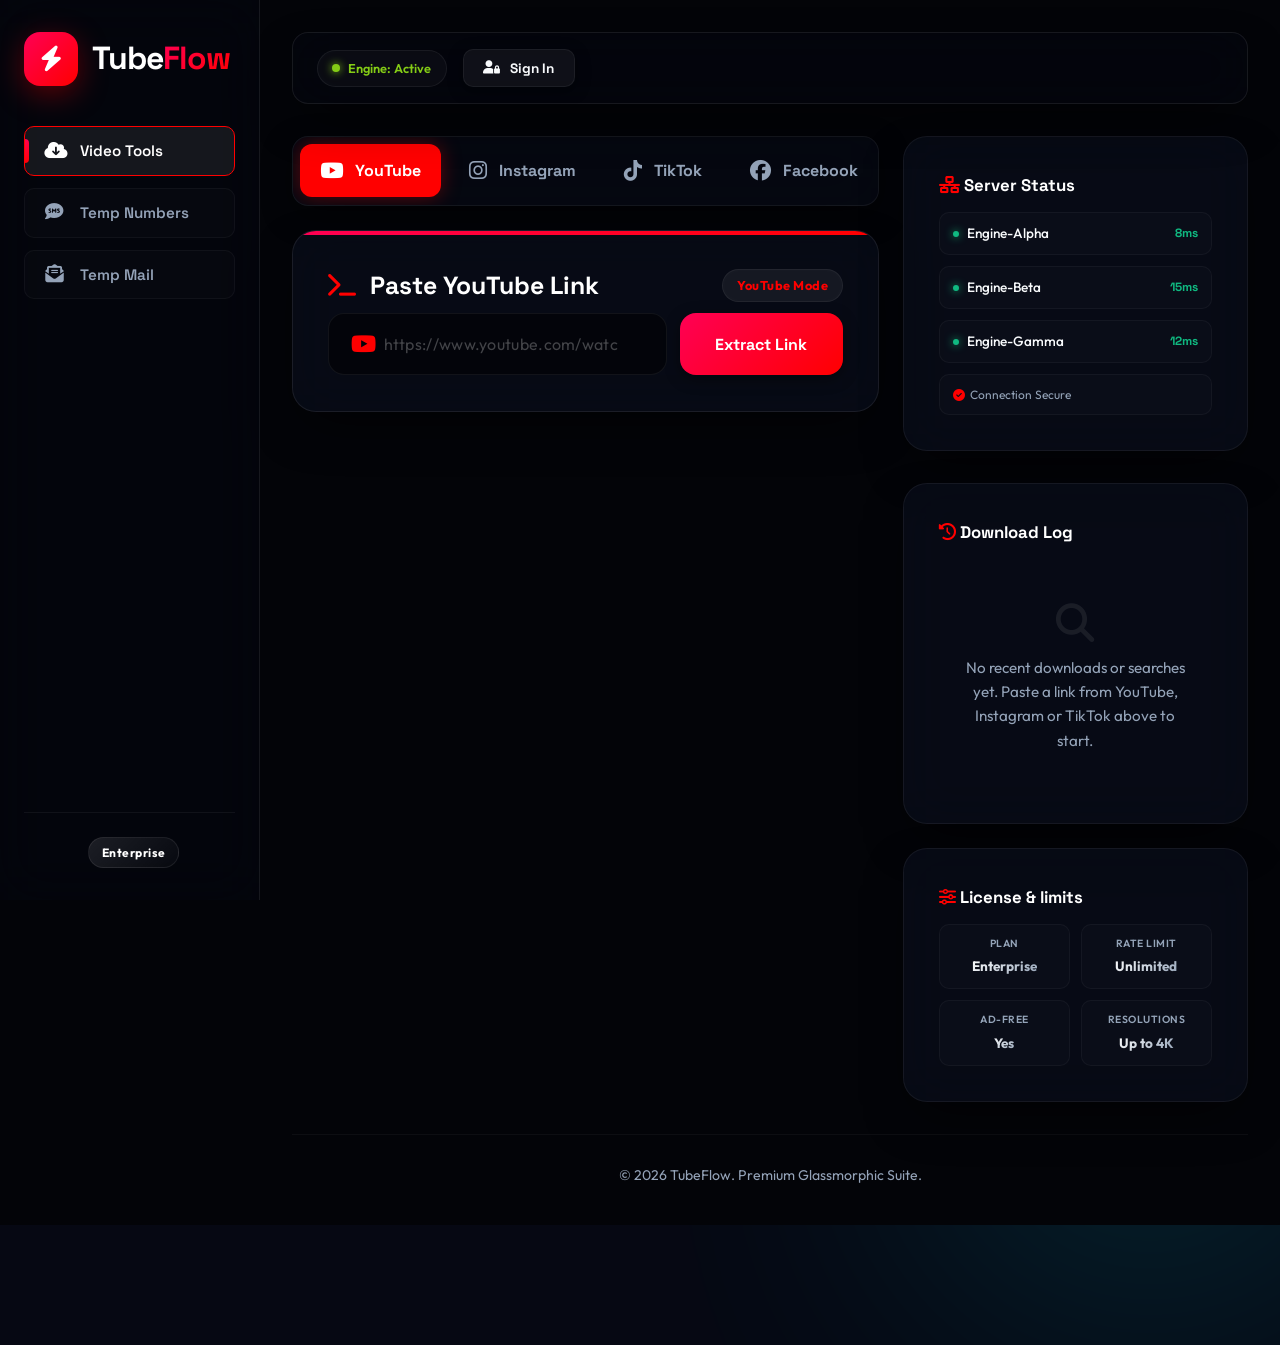
==== commit d1b94fbb: "Clean status texts and fix 1080p YouTube downloads" ====
--- a/index.html
+++ b/index.html
@@ -257,31 +257,31 @@
                         <div class="dashboard-sidebar">
                             <!-- API Node Pool Panel -->
                             <section class="card glass-card node-pool-section">
-                                <h3><i class="fa-solid fa-network-wired font-accent"></i> Core Decryptors</h3>
+                                <h3><i class="fa-solid fa-network-wired font-accent"></i> Server Status</h3>
                                 <div class="node-list">
                                     <div class="node-item">
                                         <div class="node-status">
                                             <span class="node-dot online"></span>
-                                            <span class="node-name">Node-Alpha (Direct)</span>
+                                            <span class="node-name">Engine-Alpha</span>
                                         </div>
                                         <span class="node-ping">8ms</span>
                                     </div>
                                     <div class="node-item">
                                         <div class="node-status">
                                             <span class="node-dot online"></span>
-                                            <span class="node-name">Node-Beta (Proxy)</span>
+                                            <span class="node-name">Engine-Beta</span>
                                         </div>
                                         <span class="node-ping">15ms</span>
                                     </div>
                                     <div class="node-item">
                                         <div class="node-status">
                                             <span class="node-dot online"></span>
-                                            <span class="node-name">Node-Gamma (Cobalt)</span>
+                                            <span class="node-name">Engine-Gamma</span>
                                         </div>
                                         <span class="node-ping">12ms</span>
                                     </div>
                                     <div class="node-item text-muted-small">
-                                        <span class="node-bypass-txt"><i class="fa-solid fa-shield-halved"></i> Cloud Bypass Active</span>
+                                        <span class="node-bypass-txt"><i class="fa-solid fa-circle-check"></i> Connection Secure</span>
                                     </div>
                                 </div>
                             </section>
